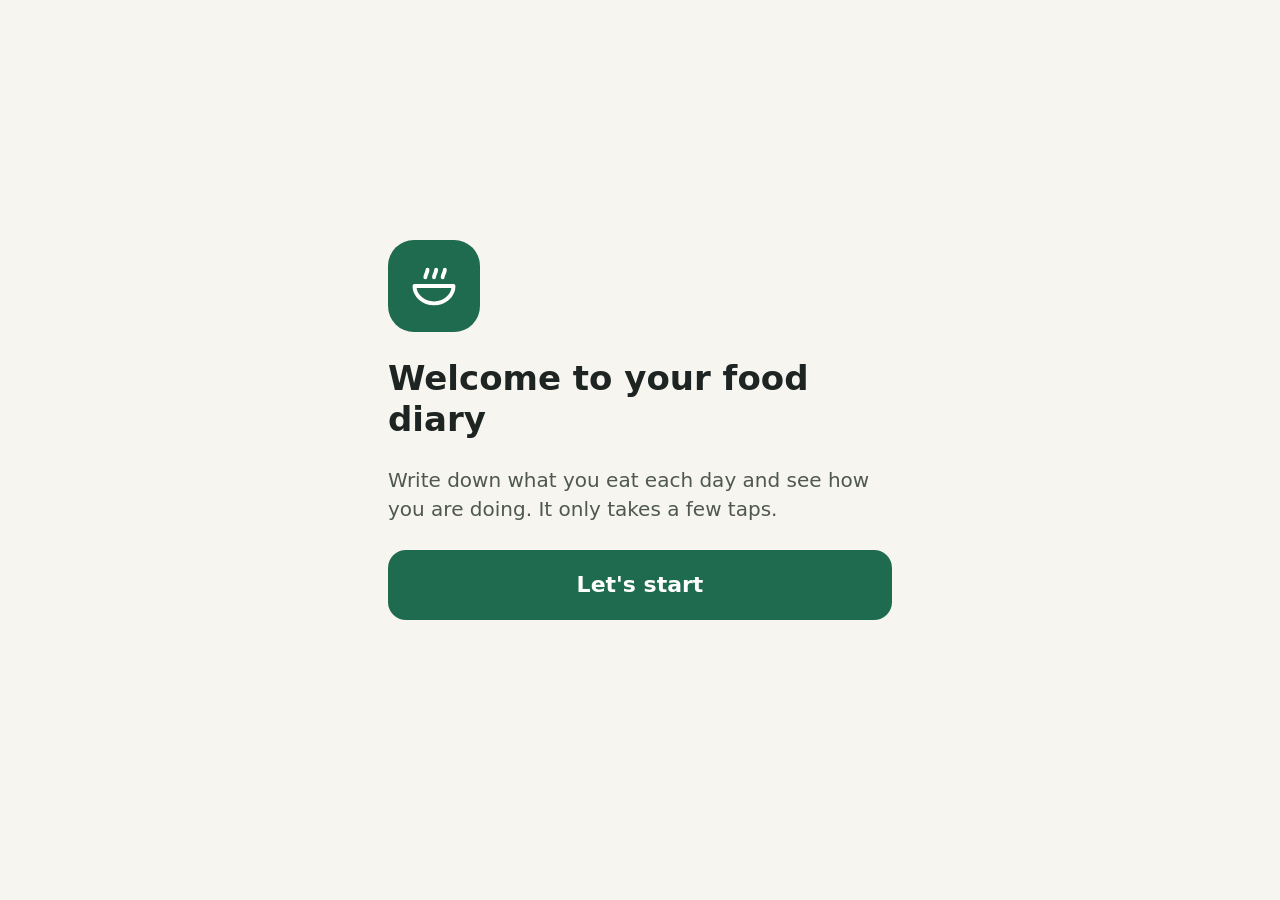
==== index.html @ c331c882 "Initial commit" ====
<!doctype html>
<html lang="en">
<head>
  <meta charset="utf-8">
  <meta name="viewport" content="width=device-width, initial-scale=1, viewport-fit=cover">
  <title>Food Diary</title>
  <meta name="description" content="A simple food and weight diary. Your diary stays on your phone.">
  <meta name="theme-color" content="#f7f5ef" media="(prefers-color-scheme: light)">
  <meta name="theme-color" content="#111513" media="(prefers-color-scheme: dark)">
  <meta name="mobile-web-app-capable" content="yes">
  <meta name="apple-mobile-web-app-capable" content="yes">
  <meta name="apple-mobile-web-app-title" content="Food Diary">
  <meta name="apple-mobile-web-app-status-bar-style" content="default">
  <link rel="manifest" href="manifest.webmanifest">
  <link rel="apple-touch-icon" href="icons/icon-180.png">
  <link rel="icon" type="image/png" href="icons/icon-192.png">
  <link rel="stylesheet" href="styles.css">
</head>
<body>
  <!-- Each screen is drawn into #app by app.js -->
  <main id="app"></main>

  <nav class="tabbar" aria-label="Main sections" hidden>
    <button type="button" data-act="tab" data-to="today">
      <svg class="ic" viewBox="0 0 24 24" aria-hidden="true"><path d="M4 11l8-7 8 7v9a1 1 0 0 1-1 1h-4.5v-6h-5v6H5a1 1 0 0 1-1-1z"/></svg>
      <span>Today</span>
    </button>
    <button type="button" data-act="tab" data-to="progress">
      <svg class="ic" viewBox="0 0 24 24" aria-hidden="true"><path d="M5 20v-8M12 20V5M19 20v-5"/></svg>
      <span>My progress</span>
    </button>
    <button type="button" data-act="tab" data-to="more">
      <svg class="ic" viewBox="0 0 24 24" aria-hidden="true"><path d="M4 7h16M4 12h16M4 17h16"/></svg>
      <span>More</span>
    </button>
  </nav>

  <div id="error-box" class="error-box" role="alert" hidden>
    <span id="error-text" class="notice-text"></span>
    <button type="button" class="btn-small" id="error-close">Close</button>
  </div>

  <input type="file" id="import-file" accept=".json,application/json" class="visually-hidden" tabindex="-1" aria-hidden="true">

  <dialog id="confirm-dialog">
    <h2 id="confirm-title"></h2>
    <p id="confirm-text"></p>
    <div class="dialog-actions">
      <button type="button" class="btn-primary" id="confirm-yes">Yes</button>
      <button type="button" class="btn-secondary center" id="confirm-no">No, go back</button>
    </div>
  </dialog>

  <dialog id="share-dialog">
    <h2>Your copy is ready</h2>
    <p>Tap <b>Save</b>, then choose <b>Save to Files</b>.</p>
    <div class="dialog-actions">
      <button type="button" class="btn-primary" id="share-dialog-go">Save</button>
      <button type="button" class="btn-secondary center" id="share-dialog-cancel">Cancel</button>
    </div>
  </dialog>

  <script src="db.js"></script>
  <script src="foods.js"></script>
  <script src="app.js"></script>
</body>
</html>
---- styles.css ----
:root {
  --bg: #f7f5ef;
  --card: #ffffff;
  --ink: #1d2422;
  --muted: #4f5753;
  --line: #ddd8cc;
  --line-soft: #ece8de;
  --accent: #1f6b4f;
  --on-accent: #ffffff;
  --accent-soft: #e3efe8;
  --accent-soft-ink: #14432f;
  --warn: #a3461a;
  --warn-soft: #fbebdd;
  --warn-ink: #5e2a0e;
  --over-bar: #e8a06a;
  --danger: #a8251a;
  --danger-soft: #fbe4e1;
  --danger-ink: #6b140d;
  --portion-fill: #cfe3d7;
  --ios-blue: #1d6ae5;
  color-scheme: light dark;
}

@media (prefers-color-scheme: dark) {
  :root {
    --bg: #111513;
    --card: #1b201e;
    --ink: #eef1ee;
    --muted: #a9b2ad;
    --line: #353c39;
    --line-soft: #2a302d;
    --accent: #5cc398;
    --on-accent: #0b1a13;
    --accent-soft: #1d3a2d;
    --accent-soft-ink: #c3e8d5;
    --warn: #f2a676;
    --warn-soft: #3a2516;
    --warn-ink: #f7d3b8;
    --over-bar: #c98152;
    --danger: #ff8a80;
    --danger-soft: #3d1a17;
    --danger-ink: #ffd3ce;
    --portion-fill: #24493a;
    --ios-blue: #6ea8ff;
  }
}

* { box-sizing: border-box; }
html { -webkit-text-size-adjust: 100%; }

body {
  margin: 0;
  background: var(--bg);
  color: var(--ink);
  font: 19px/1.45 -apple-system, BlinkMacSystemFont, "SF Pro Text", "Segoe UI", system-ui, sans-serif;
  -webkit-tap-highlight-color: transparent;
  padding: env(safe-area-inset-top) 0 calc(28px + env(safe-area-inset-bottom));
}
body.has-tabs { padding-bottom: calc(104px + env(safe-area-inset-bottom)); }

[hidden] { display: none !important; }

#app { max-width: 560px; margin: 0 auto; }

h1 { margin: 0; font-size: 30px; line-height: 1.2; }
h1.xl { font-size: 34px; }
h1:focus { outline: none; }
h2 { margin: 6px 0 0; font-size: 22px; line-height: 1.25; }
p { margin: 0; }
b { font-weight: 700; }

.lead { font-size: 20px; }
.muted { color: var(--muted); }
.small { font-size: 17px; }
.d-block { display: block; }

/* ---------- Layout ---------- */
.screen { padding: 20px 20px 24px; display: flex; flex-direction: column; gap: 20px; }
.screen.center {
  min-height: calc(100vh - 40px);
  min-height: calc(100dvh - 40px);
  justify-content: center;
  gap: 26px;
  padding: 40px 28px;
}
.topbar {
  display: flex; align-items: center; justify-content: space-between;
  max-width: 560px; margin: 0 auto;
  padding: 8px 12px 0; min-height: 60px;
}
.topbar + .screen { padding-top: 8px; }
.step { font-size: 17px; padding-right: 8px; }
.stack { display: flex; flex-direction: column; gap: 12px; }
#food-results { display: flex; flex-direction: column; gap: 12px; }

.card {
  background: var(--card);
  border: 1px solid var(--line);
  border-radius: 20px;
  padding: 20px;
  display: flex; flex-direction: column; gap: 10px;
}
.row-card { flex-direction: row; align-items: center; justify-content: space-between; padding: 10px 10px 10px 18px; }

/* ---------- Buttons ---------- */
button { font: inherit; color: inherit; cursor: pointer; }
button:focus-visible, input:focus-visible { outline: 3px solid var(--accent); outline-offset: 3px; }
button:disabled { opacity: .5; }

.ic {
  width: 26px; height: 26px; flex: none;
  fill: none; stroke: currentColor; stroke-width: 2.4;
  stroke-linecap: round; stroke-linejoin: round;
}
.ic.accent { color: var(--accent); }

.btn-primary {
  display: flex; align-items: center; justify-content: center; gap: 12px;
  width: 100%; min-height: 70px; padding: 0 20px;
  border: 0; border-radius: 18px;
  background: var(--accent); color: var(--on-accent);
  font-size: 22px; font-weight: 700; text-align: center;
}
.btn-xl { min-height: 78px; font-size: 23px; }
.btn-xl .ic { width: 30px; height: 30px; stroke-width: 3; }

.btn-secondary {
  display: flex; align-items: center; gap: 14px;
  width: 100%; min-height: 70px; padding: 10px 20px;
  border: 2px solid var(--ink); border-radius: 18px;
  background: var(--card); color: var(--ink);
  font-size: 21px; font-weight: 700; text-align: left;
}
.btn-secondary.center { justify-content: center; text-align: center; }
.btn-secondary .ic { width: 30px; height: 30px; }

.btn-text {
  align-self: flex-start;
  background: none; border: 0;
  min-height: 48px; padding: 0 6px;
  color: var(--accent); font-size: 18px; font-weight: 700;
  text-decoration: underline; text-underline-offset: 3px;
}
.btn-text.danger { color: var(--danger); }

.btn-small {
  display: inline-flex; align-items: center; justify-content: center; gap: 6px;
  flex: none; min-height: 48px; min-width: 48px; padding: 0 16px;
  border: 2px solid var(--ink); border-radius: 14px;
  background: var(--card); color: var(--ink);
  font-size: 17px; font-weight: 700;
}
.btn-small .ic { width: 20px; height: 20px; }
.btn-small.wide { width: 100%; min-height: 56px; }

.btn-back {
  display: flex; align-items: center; gap: 6px;
  min-height: 52px; padding: 0 14px 0 6px;
  border: 0; background: none;
  color: var(--accent); font-size: 20px; font-weight: 700;
}

.btn-round {
  width: 72px; height: 72px; flex: none;
  display: flex; align-items: center; justify-content: center;
  border: 2px solid var(--ink); border-radius: 50%;
  background: var(--card); color: var(--ink);
}
.btn-round .ic { width: 32px; height: 32px; }

.choice {
  display: flex; align-items: center; justify-content: space-between; gap: 14px;
  width: 100%; min-height: 76px; padding: 14px 18px;
  border: 2px solid var(--line); border-radius: 18px;
  background: var(--card); color: var(--ink);
  font-size: 21px; text-align: left;
}
.choice.on { border-color: var(--accent); background: var(--accent-soft); }
.choice-text { flex: 1; min-width: 0; overflow-wrap: anywhere; }
.choice-sub { display: block; margin-top: 2px; color: var(--muted); font-size: 17px; font-weight: 400; }
.choice .lead-icon { width: 30px; height: 30px; color: var(--accent); }

/* ---------- Form fields ---------- */
.field { display: flex; flex-direction: column; gap: 8px; }
.label { font-size: 19px; font-weight: 700; }
.input {
  width: 100%; min-height: 60px; padding: 0 18px;
  border: 2px solid var(--ink); border-radius: 16px;
  background: var(--card); color: var(--ink);
  font: inherit; font-size: 21px;
  -webkit-appearance: none; appearance: none;
}
.field-error { color: var(--danger); font-weight: 700; font-size: 18px; }

.stepper { display: flex; align-items: center; justify-content: space-between; gap: 8px; }
.stepper-value { flex: 1; min-width: 0; text-align: center; }
.big-number {
  width: 100%; padding: 0;
  border: 0; border-bottom: 2px dashed var(--line); border-radius: 0;
  background: transparent; color: var(--ink);
  font: inherit; font-size: 46px; font-weight: 700; line-height: 1.15; text-align: center;
  font-variant-numeric: tabular-nums;
  -webkit-appearance: none; appearance: none;
}
.stepper-big { display: grid; grid-template-columns: repeat(2, minmax(0, 1fr)); gap: 10px; margin-top: 8px; }

/* ---------- Messages ---------- */
.notice {
  display: flex; align-items: center; gap: 12px;
  padding: 14px 16px; border-radius: 18px;
  background: var(--accent-soft); color: var(--accent-soft-ink);
  font-size: 18px; line-height: 1.4;
}
.notice.error { background: var(--danger-soft); color: var(--danger-ink); }
.notice-text { flex: 1; min-width: 0; }

.warnbox, .okbox {
  display: flex; flex-direction: column; gap: 10px;
  padding: 18px; border-radius: 18px;
  font-size: 18px; line-height: 1.45;
}
.warnbox { background: var(--warn-soft); color: var(--warn-ink); }
.okbox { background: var(--accent-soft); color: var(--accent-soft-ink); }
.warnbox .btn-small, .okbox .btn-small { align-self: flex-start; }
.box-title { font-size: 19px; font-weight: 700; }
.day-arrows { display: grid; grid-template-columns: repeat(2, minmax(0, 1fr)); gap: 10px; }
.day-arrows .btn-small { width: 100%; padding: 0 8px; }

.error-box {
  position: fixed; left: 12px; right: 12px; z-index: 10;
  bottom: calc(100px + env(safe-area-inset-bottom));
  max-width: 536px; margin: 0 auto;
  display: flex; align-items: center; gap: 12px;
  padding: 14px 16px; border-radius: 18px;
  background: var(--danger-soft); color: var(--danger-ink);
  font-size: 18px; box-shadow: 0 6px 24px rgba(0, 0, 0, .18);
}

/* ---------- Welcome ---------- */
.app-badge {
  width: 92px; height: 92px; border-radius: 26px;
  background: var(--accent); color: var(--on-accent);
  display: flex; align-items: center; justify-content: center;
}
.app-badge .ic { width: 52px; height: 52px; stroke-width: 1.8; }

/* ---------- Today ---------- */
.day-head { display: flex; align-items: flex-end; justify-content: space-between; gap: 12px; }
.summary { gap: 6px; padding: 22px; }
.summary-label { font-size: 20px; font-weight: 700; }
.summary-number { font-size: 64px; font-weight: 700; line-height: 1; font-variant-numeric: tabular-nums; }
.summary-number.over { color: var(--warn); }
.bar { height: 16px; margin-top: 12px; border-radius: 8px; background: var(--line-soft); overflow: hidden; }
.bar-fill { height: 100%; border-radius: 8px; background: var(--accent); }
.bar-fill.over { background: var(--warn); }

.meal-card { gap: 8px; padding: 16px 18px; }
.meal-head { display: flex; justify-content: space-between; align-items: baseline; gap: 8px; }
.meal-name { font-size: 21px; font-weight: 700; }
.item { display: flex; align-items: center; gap: 12px; padding-top: 10px; border-top: 1px solid var(--line-soft); }
.item-main { flex: 1; min-width: 0; }
.item-name { font-size: 20px; overflow-wrap: anywhere; }

/* ---------- Adding food ---------- */
.food-name { font-size: 21px; font-weight: 700; color: var(--accent); }
.choice.portion { justify-content: flex-start; min-height: 92px; }
.portion-pic { width: 72px; flex: none; display: flex; align-items: center; justify-content: center; }
.portion-dot { display: block; border-radius: 50%; background: var(--portion-fill); border: 3px solid var(--accent); }

/* ---------- Progress ---------- */
.eyebrow { font-size: 16px; font-weight: 700; letter-spacing: .04em; text-transform: uppercase; color: var(--muted); }
.big-sentence { font-size: 23px; font-weight: 700; line-height: 1.35; }
.day-bar {
  display: flex; align-items: center; gap: 10px;
  width: 100%; min-height: 48px; padding: 4px 0;
  border: 0; background: none; color: var(--ink); text-align: left;
}
.day-bar-label { width: 104px; flex: none; font-size: 17px; font-weight: 700; }
.track { position: relative; flex: 1; height: 28px; border-radius: 8px; background: var(--line-soft); }
.fill { display: block; height: 100%; border-radius: 8px; background: var(--accent); }
.fill.over { background: var(--over-bar); }
.goal-mark { position: absolute; top: -4px; bottom: -4px; border-left: 2px dashed var(--ink); }
.day-bar-value { width: 58px; flex: none; text-align: right; font-size: 16px; font-variant-numeric: tabular-nums; }
.legend { display: flex; flex-direction: column; gap: 6px; font-size: 16px; margin-top: 4px; }
.legend span { display: flex; align-items: center; gap: 8px; }
.swatch { width: 18px; height: 18px; flex: none; border-radius: 5px; background: var(--accent); }
.swatch.over { background: var(--over-bar); }
.swatch.goal { width: 10px; margin-left: 8px; border-radius: 0; background: none; border-left: 2px dashed var(--ink); }

.kv { list-style: none; margin: 0; padding: 0; }
.kv li { display: flex; justify-content: space-between; gap: 12px; padding: 10px 0; border-bottom: 1px solid var(--line-soft); font-size: 18px; }
.kv li:last-child { border-bottom: 0; }
.kv li span:last-child { color: var(--muted); text-align: right; }

/* ---------- Help ---------- */
.step-card { flex-direction: row; align-items: flex-start; gap: 14px; }
.stepnum {
  width: 44px; height: 44px; flex: none; border-radius: 50%;
  background: var(--accent); color: var(--on-accent);
  display: flex; align-items: center; justify-content: center;
  font-size: 21px; font-weight: 700;
}
.share-pic {
  width: 56px; height: 56px; border-radius: 14px;
  background: var(--line-soft); color: var(--ios-blue);
  display: flex; align-items: center; justify-content: center;
}
.share-pic .ic { width: 32px; height: 32px; stroke-width: 2; }

/* ---------- Tab bar ---------- */
.tabbar {
  position: fixed; left: 0; right: 0; bottom: 0; z-index: 5;
  display: grid; grid-template-columns: repeat(3, minmax(0, 1fr)); gap: 6px;
  padding: 8px 8px calc(8px + env(safe-area-inset-bottom));
  background: var(--card); border-top: 1px solid var(--line);
}
.tabbar button {
  display: flex; flex-direction: column; align-items: center; justify-content: center; gap: 4px;
  min-height: 64px; border: 0; border-radius: 14px;
  background: none; color: var(--muted);
  font-size: 16px; font-weight: 700;
}
.tabbar button.on { color: var(--accent); background: var(--accent-soft); }
.tabbar .ic { width: 28px; height: 28px; }

/* ---------- Dialogs ---------- */
dialog {
  width: calc(100% - 32px); max-width: 400px;
  border: 0; border-radius: 22px; padding: 24px;
  background: var(--card); color: var(--ink);
}
dialog::backdrop { background: rgba(0, 0, 0, .5); }
dialog h2 { margin: 0 0 10px; }
dialog p { margin: 0 0 10px; white-space: pre-line; }
.dialog-actions { display: flex; flex-direction: column; gap: 10px; margin-top: 16px; }

.visually-hidden {
  position: absolute; width: 1px; height: 1px; padding: 0; margin: -1px;
  overflow: hidden; clip: rect(0 0 0 0); border: 0;
}
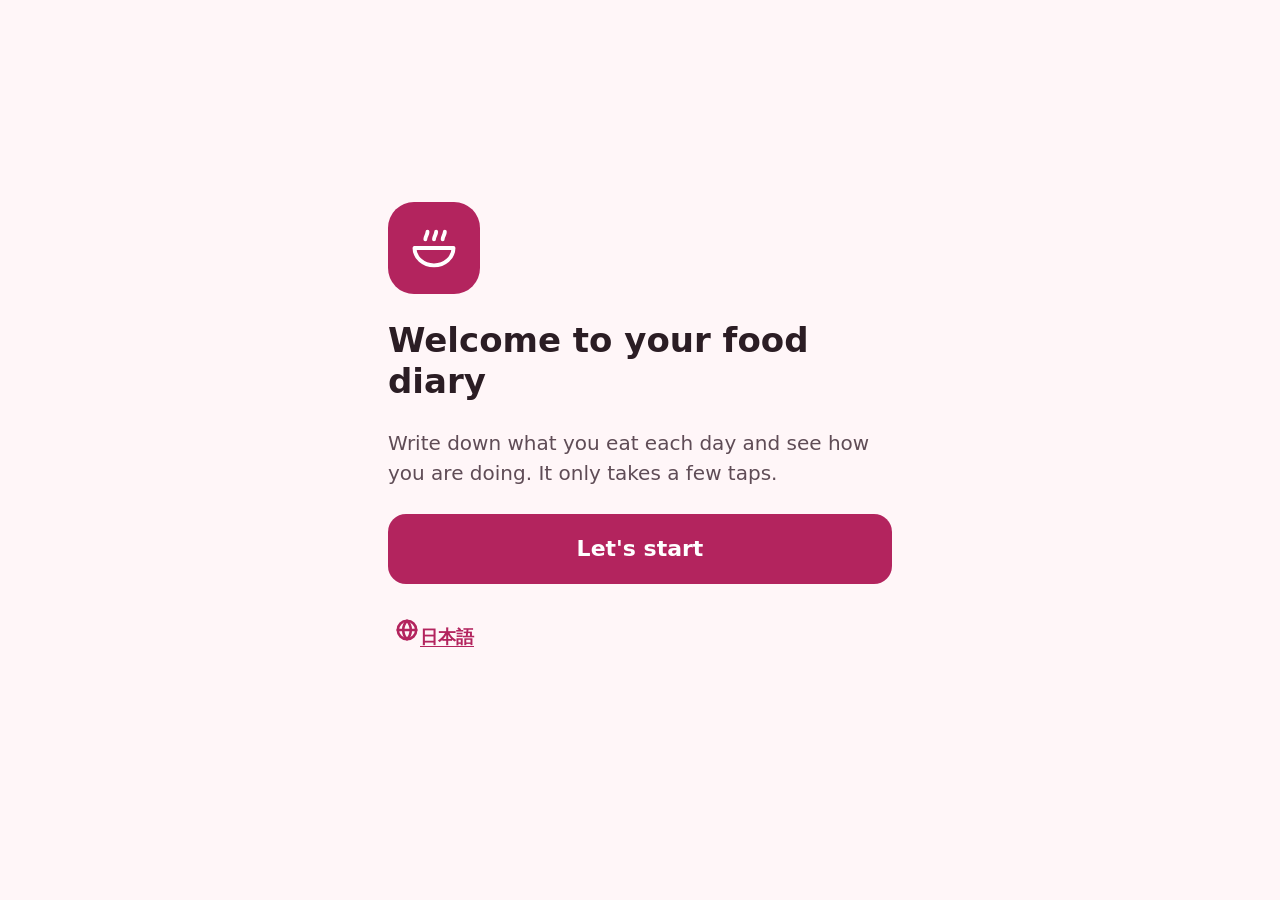
==== commit 5235fa8a: "Japanese version, personalised calorie goal and fixes - Japanese-first interface with an English swi" ====
--- a/index.html
+++ b/index.html
@@ -1,15 +1,15 @@
 <!doctype html>
-<html lang="en">
+<html lang="ja">
 <head>
   <meta charset="utf-8">
   <meta name="viewport" content="width=device-width, initial-scale=1, viewport-fit=cover">
-  <title>Food Diary</title>
-  <meta name="description" content="A simple food and weight diary. Your diary stays on your phone.">
-  <meta name="theme-color" content="#f7f5ef" media="(prefers-color-scheme: light)">
-  <meta name="theme-color" content="#111513" media="(prefers-color-scheme: dark)">
+  <title>食事日記</title>
+  <meta name="description" content="かんたんな食事と体重の日記。記録はあなたのスマホの中だけに保存されます。">
+  <meta name="theme-color" content="#fff6f8" media="(prefers-color-scheme: light)">
+  <meta name="theme-color" content="#160f13" media="(prefers-color-scheme: dark)">
   <meta name="mobile-web-app-capable" content="yes">
   <meta name="apple-mobile-web-app-capable" content="yes">
-  <meta name="apple-mobile-web-app-title" content="Food Diary">
+  <meta name="apple-mobile-web-app-title" content="食事日記">
   <meta name="apple-mobile-web-app-status-bar-style" content="default">
   <link rel="manifest" href="manifest.webmanifest">
   <link rel="apple-touch-icon" href="icons/icon-180.png">
@@ -20,24 +20,25 @@
   <!-- Each screen is drawn into #app by app.js -->
   <main id="app"></main>
 
-  <nav class="tabbar" aria-label="Main sections" hidden>
+  <!-- Text marked data-t="key" is filled in from i18n.js -->
+  <nav class="tabbar" data-t-aria="tabsAria" hidden>
     <button type="button" data-act="tab" data-to="today">
       <svg class="ic" viewBox="0 0 24 24" aria-hidden="true"><path d="M4 11l8-7 8 7v9a1 1 0 0 1-1 1h-4.5v-6h-5v6H5a1 1 0 0 1-1-1z"/></svg>
-      <span>Today</span>
+      <span data-t="tabToday">今日</span>
     </button>
     <button type="button" data-act="tab" data-to="progress">
       <svg class="ic" viewBox="0 0 24 24" aria-hidden="true"><path d="M5 20v-8M12 20V5M19 20v-5"/></svg>
-      <span>My progress</span>
+      <span data-t="tabProgress">わたしの記録</span>
     </button>
     <button type="button" data-act="tab" data-to="more">
       <svg class="ic" viewBox="0 0 24 24" aria-hidden="true"><path d="M4 7h16M4 12h16M4 17h16"/></svg>
-      <span>More</span>
+      <span data-t="tabMore">その他</span>
     </button>
   </nav>
 
   <div id="error-box" class="error-box" role="alert" hidden>
     <span id="error-text" class="notice-text"></span>
-    <button type="button" class="btn-small" id="error-close">Close</button>
+    <button type="button" class="btn-small" id="error-close" data-t="close">閉じる</button>
   </div>
 
   <input type="file" id="import-file" accept=".json,application/json" class="visually-hidden" tabindex="-1" aria-hidden="true">
@@ -46,20 +47,21 @@
     <h2 id="confirm-title"></h2>
     <p id="confirm-text"></p>
     <div class="dialog-actions">
-      <button type="button" class="btn-primary" id="confirm-yes">Yes</button>
-      <button type="button" class="btn-secondary center" id="confirm-no">No, go back</button>
+      <button type="button" class="btn-primary" id="confirm-yes"></button>
+      <button type="button" class="btn-secondary center" id="confirm-no" data-t="confirmNo">いいえ、戻ります</button>
     </div>
   </dialog>
 
   <dialog id="share-dialog">
-    <h2>Your copy is ready</h2>
-    <p>Tap <b>Save</b>, then choose <b>Save to Files</b>.</p>
+    <h2 data-t="shareTitle">コピーの準備ができました</h2>
+    <p data-t="shareText"></p>
     <div class="dialog-actions">
-      <button type="button" class="btn-primary" id="share-dialog-go">Save</button>
-      <button type="button" class="btn-secondary center" id="share-dialog-cancel">Cancel</button>
+      <button type="button" class="btn-primary" id="share-dialog-go" data-t="shareGo">保存</button>
+      <button type="button" class="btn-secondary center" id="share-dialog-cancel" data-t="shareCancel">キャンセル</button>
     </div>
   </dialog>
 
+  <script src="i18n.js"></script>
   <script src="db.js"></script>
   <script src="foods.js"></script>
   <script src="app.js"></script>
--- a/styles.css
+++ b/styles.css
@@ -1,46 +1,47 @@
+/* Rose theme. "Over goal" uses amber so it never looks like the pink accent. */
 :root {
-  --bg: #f7f5ef;
+  --bg: #fff6f8;
   --card: #ffffff;
-  --ink: #1d2422;
-  --muted: #4f5753;
-  --line: #ddd8cc;
-  --line-soft: #ece8de;
-  --accent: #1f6b4f;
+  --ink: #2b1d24;
+  --muted: #5f4c56;
+  --line: #efd5df;
+  --line-soft: #f8e6ed;
+  --accent: #b3245e;
   --on-accent: #ffffff;
-  --accent-soft: #e3efe8;
-  --accent-soft-ink: #14432f;
-  --warn: #a3461a;
-  --warn-soft: #fbebdd;
-  --warn-ink: #5e2a0e;
-  --over-bar: #e8a06a;
-  --danger: #a8251a;
-  --danger-soft: #fbe4e1;
+  --accent-soft: #fde4ee;
+  --accent-soft-ink: #6e1238;
+  --warn: #9a5200;
+  --warn-soft: #fff0d9;
+  --warn-ink: #5c3200;
+  --over-bar: #e6a23c;
+  --danger: #b42318;
+  --danger-soft: #fde4e1;
   --danger-ink: #6b140d;
-  --portion-fill: #cfe3d7;
+  --portion-fill: #f9cfe0;
   --ios-blue: #1d6ae5;
   color-scheme: light dark;
 }
 
 @media (prefers-color-scheme: dark) {
   :root {
-    --bg: #111513;
-    --card: #1b201e;
-    --ink: #eef1ee;
-    --muted: #a9b2ad;
-    --line: #353c39;
-    --line-soft: #2a302d;
-    --accent: #5cc398;
-    --on-accent: #0b1a13;
-    --accent-soft: #1d3a2d;
-    --accent-soft-ink: #c3e8d5;
-    --warn: #f2a676;
-    --warn-soft: #3a2516;
-    --warn-ink: #f7d3b8;
-    --over-bar: #c98152;
+    --bg: #160f13;
+    --card: #22181d;
+    --ink: #f7edf1;
+    --muted: #c0aab4;
+    --line: #43313a;
+    --line-soft: #31242b;
+    --accent: #f27aae;
+    --on-accent: #2b0616;
+    --accent-soft: #4a1d31;
+    --accent-soft-ink: #ffd5e6;
+    --warn: #f3b65a;
+    --warn-soft: #3b2a12;
+    --warn-ink: #fbe0b3;
+    --over-bar: #c88a2a;
     --danger: #ff8a80;
     --danger-soft: #3d1a17;
     --danger-ink: #ffd3ce;
-    --portion-fill: #24493a;
+    --portion-fill: #5b2741;
     --ios-blue: #6ea8ff;
   }
 }
@@ -52,7 +53,8 @@
   margin: 0;
   background: var(--bg);
   color: var(--ink);
-  font: 19px/1.45 -apple-system, BlinkMacSystemFont, "SF Pro Text", "Segoe UI", system-ui, sans-serif;
+  font: 19px/1.5 -apple-system, BlinkMacSystemFont, "SF Pro Text", "Hiragino Sans", "Hiragino Kaku Gothic ProN", "Segoe UI", "Yu Gothic UI", Meiryo, system-ui, sans-serif;
+  line-break: strict;
   -webkit-tap-highlight-color: transparent;
   padding: env(safe-area-inset-top) 0 calc(28px + env(safe-area-inset-bottom));
 }
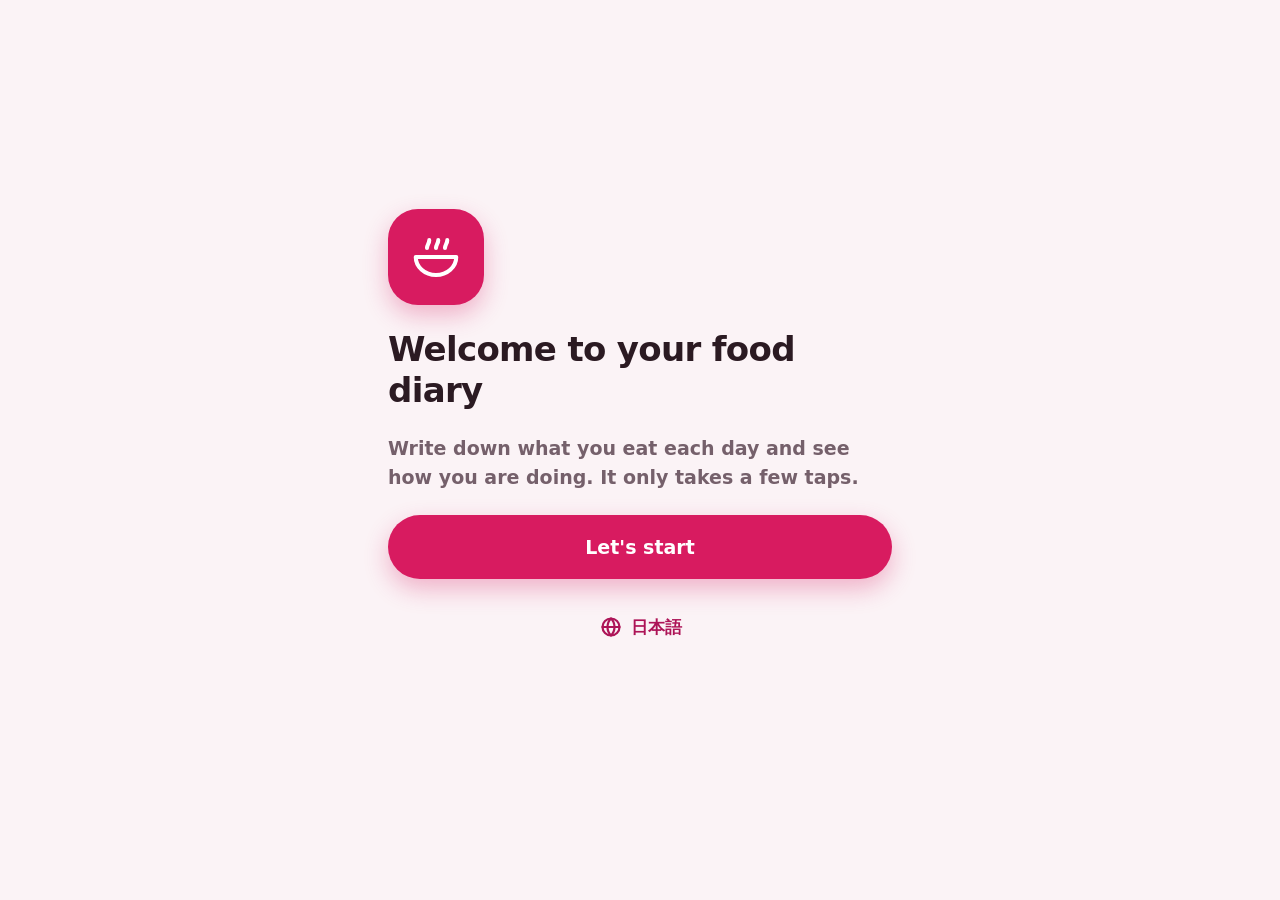
==== commit 70e97ea7: "Redesign the app in the "soft and calm" style - Today: calorie ring with left/eaten/goal/weight, wee" ====
--- a/index.html
+++ b/index.html
@@ -5,8 +5,8 @@
   <meta name="viewport" content="width=device-width, initial-scale=1, viewport-fit=cover">
   <title>食事日記</title>
   <meta name="description" content="かんたんな食事と体重の日記。記録はあなたのスマホの中だけに保存されます。">
-  <meta name="theme-color" content="#fff6f8" media="(prefers-color-scheme: light)">
-  <meta name="theme-color" content="#160f13" media="(prefers-color-scheme: dark)">
+  <meta name="theme-color" content="#fbf3f6" media="(prefers-color-scheme: light)">
+  <meta name="theme-color" content="#140e11" media="(prefers-color-scheme: dark)">
   <meta name="mobile-web-app-capable" content="yes">
   <meta name="apple-mobile-web-app-capable" content="yes">
   <meta name="apple-mobile-web-app-title" content="食事日記">
@@ -23,7 +23,7 @@
   <!-- Text marked data-t="key" is filled in from i18n.js -->
   <nav class="tabbar" data-t-aria="tabsAria" hidden>
     <button type="button" data-act="tab" data-to="today">
-      <svg class="ic" viewBox="0 0 24 24" aria-hidden="true"><path d="M4 11l8-7 8 7v9a1 1 0 0 1-1 1h-4.5v-6h-5v6H5a1 1 0 0 1-1-1z"/></svg>
+      <svg class="ic" viewBox="0 0 24 24" aria-hidden="true"><path d="M4 11l8-7 8 7v8.5a1.5 1.5 0 0 1-1.5 1.5H15v-6H9v6H5.5A1.5 1.5 0 0 1 4 19.5z"/></svg>
       <span data-t="tabToday">今日</span>
     </button>
     <button type="button" data-act="tab" data-to="progress">
--- a/styles.css
+++ b/styles.css
@@ -1,198 +1,295 @@
-/* Rose theme. "Over goal" uses amber so it never looks like the pink accent. */
+/* "Soft and calm" design: blush background, white cards with soft shadows,
+   rose accent. "Over goal" uses amber so it never looks like the pink accent. */
 :root {
-  --bg: #fff6f8;
+  --bg: #fbf3f6;
   --card: #ffffff;
-  --ink: #2b1d24;
-  --muted: #5f4c56;
-  --line: #efd5df;
-  --line-soft: #f8e6ed;
-  --accent: #b3245e;
+  --ink: #2b1a22;
+  --muted: #75606b;
+  --faint: #a58e99;
+  --line: #f4e6ec;
+  --fill: #f7e9ef;
+  --accent: #d81b60;
+  --accent-strong: #ad1457;
   --on-accent: #ffffff;
-  --accent-soft: #fde4ee;
-  --accent-soft-ink: #6e1238;
+  --accent-soft: #fce4ec;
+  --accent-soft-ink: #a3144f;
+  --ring-start: #ff8ab8;
+  --ring-end: #c2185b;
+  --ring-track: #f7e1ea;
   --warn: #9a5200;
-  --warn-soft: #fff0d9;
+  --warn-soft: #fff0d6;
   --warn-ink: #5c3200;
-  --over-bar: #e6a23c;
+  --over: #f0a23a;
   --danger: #b42318;
   --danger-soft: #fde4e1;
   --danger-ink: #6b140d;
-  --portion-fill: #f9cfe0;
   --ios-blue: #1d6ae5;
+
+  --peach-bg: #ffe9da; --peach: #c85a1e;
+  --pink-bg: #fce4ec; --pink: #c2185b;
+  --lavender-bg: #eee8ff; --lavender: #5b47bd;
+  --mint-bg: #ddf4ea; --mint: #1e7a51;
+  --amber-bg: #fff0d6; --amber: #9a5200;
+
+  --shadow: 0 1px 2px rgba(90, 20, 50, .05), 0 10px 30px rgba(90, 20, 50, .07);
+  --shadow-sm: 0 1px 2px rgba(90, 20, 50, .06), 0 6px 16px rgba(90, 20, 50, .08);
+  --shadow-accent: 0 10px 24px rgba(216, 27, 96, .30);
   color-scheme: light dark;
 }
 
 @media (prefers-color-scheme: dark) {
   :root {
-    --bg: #160f13;
-    --card: #22181d;
+    --bg: #140e11;
+    --card: #221920;
     --ink: #f7edf1;
-    --muted: #c0aab4;
-    --line: #43313a;
-    --line-soft: #31242b;
+    --muted: #bda7b2;
+    --faint: #7e6873;
+    --line: #34262e;
+    --fill: #2d2128;
     --accent: #f27aae;
+    --accent-strong: #ff9cc5;
     --on-accent: #2b0616;
     --accent-soft: #4a1d31;
     --accent-soft-ink: #ffd5e6;
+    --ring-start: #ffa3c9;
+    --ring-end: #e2427f;
+    --ring-track: #3a2731;
     --warn: #f3b65a;
     --warn-soft: #3b2a12;
     --warn-ink: #fbe0b3;
-    --over-bar: #c88a2a;
+    --over: #e0a03c;
     --danger: #ff8a80;
     --danger-soft: #3d1a17;
     --danger-ink: #ffd3ce;
-    --portion-fill: #5b2741;
     --ios-blue: #6ea8ff;
+
+    --peach-bg: #3d2619; --peach: #ffb98a;
+    --pink-bg: #43192b; --pink: #ff8ab8;
+    --lavender-bg: #29224a; --lavender: #b9aaff;
+    --mint-bg: #16362a; --mint: #7fd9ae;
+    --amber-bg: #3b2a12; --amber: #f3b65a;
+
+    --shadow: 0 1px 0 rgba(255, 255, 255, .03), 0 10px 28px rgba(0, 0, 0, .35);
+    --shadow-sm: 0 1px 0 rgba(255, 255, 255, .03), 0 6px 16px rgba(0, 0, 0, .3);
+    --shadow-accent: 0 10px 24px rgba(242, 122, 174, .22);
   }
 }
 
 * { box-sizing: border-box; }
 html { -webkit-text-size-adjust: 100%; }
 
+/* iPhone's rounded system font for letters and numbers; Japanese falls back to Hiragino. */
 body {
   margin: 0;
   background: var(--bg);
   color: var(--ink);
-  font: 19px/1.5 -apple-system, BlinkMacSystemFont, "SF Pro Text", "Hiragino Sans", "Hiragino Kaku Gothic ProN", "Segoe UI", "Yu Gothic UI", Meiryo, system-ui, sans-serif;
+  font: 600 18px/1.5 ui-rounded, "SF Pro Rounded", -apple-system, BlinkMacSystemFont, "Hiragino Sans", "Hiragino Kaku Gothic ProN", "Segoe UI", "Yu Gothic UI", Meiryo, system-ui, sans-serif;
   line-break: strict;
   -webkit-tap-highlight-color: transparent;
   padding: env(safe-area-inset-top) 0 calc(28px + env(safe-area-inset-bottom));
 }
-body.has-tabs { padding-bottom: calc(104px + env(safe-area-inset-bottom)); }
+body.has-tabs { padding-bottom: calc(120px + env(safe-area-inset-bottom)); }
 
 [hidden] { display: none !important; }
 
 #app { max-width: 560px; margin: 0 auto; }
 
-h1 { margin: 0; font-size: 30px; line-height: 1.2; }
-h1.xl { font-size: 34px; }
+h1 { margin: 0; font-size: 28px; line-height: 1.2; font-weight: 800; letter-spacing: -0.01em; }
+h1.xl { font-size: 34px; font-weight: 900; letter-spacing: -0.02em; }
 h1:focus { outline: none; }
-h2 { margin: 6px 0 0; font-size: 22px; line-height: 1.25; }
+h2 { margin: 6px 0 0; font-size: 20px; line-height: 1.3; font-weight: 800; }
 p { margin: 0; }
-b { font-weight: 700; }
-
-.lead { font-size: 20px; }
+b { font-weight: 800; }
+
+.lead { font-size: 19px; }
 .muted { color: var(--muted); }
-.small { font-size: 17px; }
+.small { font-size: 15px; }
 .d-block { display: block; }
 
 /* ---------- Layout ---------- */
-.screen { padding: 20px 20px 24px; display: flex; flex-direction: column; gap: 20px; }
+.screen { padding: 20px 20px 24px; display: flex; flex-direction: column; gap: 18px; }
 .screen.center {
   min-height: calc(100vh - 40px);
   min-height: calc(100dvh - 40px);
   justify-content: center;
-  gap: 26px;
+  gap: 24px;
   padding: 40px 28px;
 }
 .topbar {
   display: flex; align-items: center; justify-content: space-between;
   max-width: 560px; margin: 0 auto;
-  padding: 8px 12px 0; min-height: 60px;
-}
-.topbar + .screen { padding-top: 8px; }
-.step { font-size: 17px; padding-right: 8px; }
+  padding: 12px 20px 0; min-height: 64px;
+}
+.topbar + .screen { padding-top: 10px; }
+.step { font-size: 15px; font-weight: 700; }
 .stack { display: flex; flex-direction: column; gap: 12px; }
-#food-results { display: flex; flex-direction: column; gap: 12px; }
+.section-head { display: flex; justify-content: space-between; align-items: baseline; gap: 12px; margin-top: 6px; }
+.section-head h2 { margin: 0; }
 
 .card {
   background: var(--card);
-  border: 1px solid var(--line);
-  border-radius: 20px;
+  border-radius: 28px;
   padding: 20px;
+  box-shadow: var(--shadow);
   display: flex; flex-direction: column; gap: 10px;
 }
-.row-card { flex-direction: row; align-items: center; justify-content: space-between; padding: 10px 10px 10px 18px; }
+
+/* ---------- Icons ---------- */
+.ic {
+  width: 24px; height: 24px; flex: none;
+  fill: none; stroke: currentColor; stroke-width: 2.2;
+  stroke-linecap: round; stroke-linejoin: round;
+}
+.ic.accent { color: var(--accent); }
+
+.tile {
+  width: 48px; height: 48px; flex: none; border-radius: 16px;
+  display: flex; align-items: center; justify-content: center;
+  font-size: 20px; font-weight: 900;
+}
+.t-peach { background: var(--peach-bg); color: var(--peach); }
+.t-pink { background: var(--pink-bg); color: var(--pink); }
+.t-lavender { background: var(--lavender-bg); color: var(--lavender); }
+.t-mint { background: var(--mint-bg); color: var(--mint); }
+.t-amber { background: var(--amber-bg); color: var(--amber); }
 
 /* ---------- Buttons ---------- */
 button { font: inherit; color: inherit; cursor: pointer; }
 button:focus-visible, input:focus-visible { outline: 3px solid var(--accent); outline-offset: 3px; }
-button:disabled { opacity: .5; }
-
-.ic {
-  width: 26px; height: 26px; flex: none;
-  fill: none; stroke: currentColor; stroke-width: 2.4;
-  stroke-linecap: round; stroke-linejoin: round;
-}
-.ic.accent { color: var(--accent); }
+button:disabled { opacity: .45; cursor: default; }
 
 .btn-primary {
   display: flex; align-items: center; justify-content: center; gap: 12px;
-  width: 100%; min-height: 70px; padding: 0 20px;
-  border: 0; border-radius: 18px;
+  width: 100%; min-height: 64px; padding: 0 24px;
+  border: 0; border-radius: 32px;
   background: var(--accent); color: var(--on-accent);
-  font-size: 22px; font-weight: 700; text-align: center;
-}
-.btn-xl { min-height: 78px; font-size: 23px; }
-.btn-xl .ic { width: 30px; height: 30px; stroke-width: 3; }
+  font-size: 19px; font-weight: 900; text-align: center;
+  box-shadow: var(--shadow-accent);
+}
+.btn-primary .plus-dot {
+  width: 32px; height: 32px; border-radius: 50%; flex: none;
+  background: rgba(255, 255, 255, .22);
+  display: flex; align-items: center; justify-content: center;
+}
+.btn-primary .plus-dot .ic { width: 20px; height: 20px; stroke-width: 3; }
 
 .btn-secondary {
-  display: flex; align-items: center; gap: 14px;
-  width: 100%; min-height: 70px; padding: 10px 20px;
-  border: 2px solid var(--ink); border-radius: 18px;
-  background: var(--card); color: var(--ink);
-  font-size: 21px; font-weight: 700; text-align: left;
+  display: flex; align-items: center; justify-content: flex-start; gap: 12px;
+  width: 100%; min-height: 60px; padding: 8px 22px;
+  border: 0; border-radius: 30px;
+  background: var(--accent-soft); color: var(--accent-soft-ink);
+  font-size: 17px; font-weight: 900; text-align: left;
 }
 .btn-secondary.center { justify-content: center; text-align: center; }
-.btn-secondary .ic { width: 30px; height: 30px; }
 
 .btn-text {
   align-self: flex-start;
+  display: inline-flex; align-items: center; gap: 8px;
   background: none; border: 0;
-  min-height: 48px; padding: 0 6px;
-  color: var(--accent); font-size: 18px; font-weight: 700;
-  text-decoration: underline; text-underline-offset: 3px;
-}
+  min-height: 48px; padding: 0 4px;
+  color: var(--accent-strong); font-size: 17px; font-weight: 800;
+}
+.btn-text.center { align-self: center; }
 .btn-text.danger { color: var(--danger); }
 
 .btn-small {
   display: inline-flex; align-items: center; justify-content: center; gap: 6px;
-  flex: none; min-height: 48px; min-width: 48px; padding: 0 16px;
-  border: 2px solid var(--ink); border-radius: 14px;
+  flex: none; min-height: 44px; min-width: 44px; padding: 0 16px;
+  border: 0; border-radius: 22px;
+  background: var(--fill); color: var(--ink);
+  font-size: 15px; font-weight: 800;
+}
+.btn-small .ic { width: 18px; height: 18px; }
+.btn-small.wide { width: 100%; min-height: 54px; border-radius: 27px; font-size: 16px; }
+
+.btn-back {
+  display: inline-flex; align-items: center; gap: 4px;
+  min-height: 48px; padding: 0 18px 0 12px;
+  border: 0; border-radius: 24px;
   background: var(--card); color: var(--ink);
-  font-size: 17px; font-weight: 700;
-}
-.btn-small .ic { width: 20px; height: 20px; }
-.btn-small.wide { width: 100%; min-height: 56px; }
-
-.btn-back {
-  display: flex; align-items: center; gap: 6px;
-  min-height: 52px; padding: 0 14px 0 6px;
-  border: 0; background: none;
-  color: var(--accent); font-size: 20px; font-weight: 700;
+  font-size: 16px; font-weight: 800;
+  box-shadow: var(--shadow-sm);
+}
+.btn-back .ic { width: 20px; height: 20px; }
+
+.icon-btn {
+  position: relative;
+  width: 48px; height: 48px; flex: none;
+  display: flex; align-items: center; justify-content: center;
+  border: 0; border-radius: 50%;
+  background: var(--card); color: var(--ink);
+  box-shadow: var(--shadow-sm);
+}
+/* The real date picker sits invisibly on top of the calendar button. */
+.icon-btn input[type="date"] {
+  position: absolute; inset: 0; width: 100%; height: 100%;
+  opacity: 0; border: 0; padding: 0; margin: 0; cursor: pointer;
 }
 
 .btn-round {
-  width: 72px; height: 72px; flex: none;
-  display: flex; align-items: center; justify-content: center;
-  border: 2px solid var(--ink); border-radius: 50%;
-  background: var(--card); color: var(--ink);
-}
-.btn-round .ic { width: 32px; height: 32px; }
-
+  width: 64px; height: 64px; flex: none;
+  display: flex; align-items: center; justify-content: center;
+  border: 0; border-radius: 50%;
+  background: var(--accent-soft); color: var(--accent-soft-ink);
+}
+.btn-round .ic { width: 28px; height: 28px; stroke-width: 2.8; }
+
+.mini-add {
+  width: 44px; height: 44px; flex: none;
+  display: flex; align-items: center; justify-content: center;
+  border: 0; border-radius: 50%;
+  background: var(--accent-soft); color: var(--accent-soft-ink);
+}
+.mini-add .ic { width: 20px; height: 20px; stroke-width: 2.8; }
+
+/* Big tappable cards (choices in setup, portions, activity…) */
 .choice {
   display: flex; align-items: center; justify-content: space-between; gap: 14px;
-  width: 100%; min-height: 76px; padding: 14px 18px;
-  border: 2px solid var(--line); border-radius: 18px;
+  width: 100%; min-height: 72px; padding: 14px 18px;
+  border: 0; border-radius: 24px;
   background: var(--card); color: var(--ink);
-  font-size: 21px; text-align: left;
-}
-.choice.on { border-color: var(--accent); background: var(--accent-soft); }
+  box-shadow: var(--shadow-sm);
+  font-size: 18px; text-align: left;
+}
+.choice.on { background: var(--accent-soft); box-shadow: inset 0 0 0 2px var(--accent); }
 .choice-text { flex: 1; min-width: 0; overflow-wrap: anywhere; }
-.choice-sub { display: block; margin-top: 2px; color: var(--muted); font-size: 17px; font-weight: 400; }
-.choice .lead-icon { width: 30px; height: 30px; color: var(--accent); }
+.choice-text b { font-weight: 900; }
+.choice-sub { display: block; margin-top: 2px; color: var(--muted); font-size: 15px; font-weight: 700; }
+.choice > .ic:last-child { color: var(--faint); }
+.choice > .ic.accent:last-child { color: var(--accent); }
+
+/* Grouped list in one card (meals, More, food lists) */
+.list { padding: 6px 0; gap: 0; }
+.list-row {
+  position: relative;
+  display: flex; align-items: center; gap: 14px;
+  width: 100%; min-height: 72px; padding: 12px 18px;
+  border: 0; background: none; color: var(--ink); text-align: left;
+}
+.list > .list-row + .list-row::before,
+.list > .meal-block + .meal-block::before {
+  content: ''; position: absolute; top: 0; left: 80px; right: 0;
+  height: 1px; background: var(--line);
+}
+.list-main { flex: 1; min-width: 0; }
+.list-title { display: block; font-size: 17px; font-weight: 900; overflow-wrap: anywhere; }
+.list-sub { display: block; font-size: 14px; font-weight: 700; color: var(--muted); }
+.list-row > .ic:last-child { color: var(--faint); }
+.list-row > .ic.accent:last-child { color: var(--accent); }
 
 /* ---------- Form fields ---------- */
 .field { display: flex; flex-direction: column; gap: 8px; }
-.label { font-size: 19px; font-weight: 700; }
+.label { font-size: 17px; font-weight: 900; }
 .input {
-  width: 100%; min-height: 60px; padding: 0 18px;
-  border: 2px solid var(--ink); border-radius: 16px;
+  width: 100%; min-height: 58px; padding: 0 20px;
+  border: 0; border-radius: 20px;
   background: var(--card); color: var(--ink);
-  font: inherit; font-size: 21px;
+  box-shadow: var(--shadow-sm);
+  font: inherit; font-size: 18px;
   -webkit-appearance: none; appearance: none;
 }
-.field-error { color: var(--danger); font-weight: 700; font-size: 18px; }
+.input::placeholder { color: var(--faint); }
+.field-error { color: var(--danger); font-weight: 800; font-size: 16px; }
 
 .stepper { display: flex; align-items: center; justify-content: space-between; gap: 8px; }
 .stepper-value { flex: 1; min-width: 0; text-align: center; }
@@ -200,141 +297,271 @@
   width: 100%; padding: 0;
   border: 0; border-bottom: 2px dashed var(--line); border-radius: 0;
   background: transparent; color: var(--ink);
-  font: inherit; font-size: 46px; font-weight: 700; line-height: 1.15; text-align: center;
-  font-variant-numeric: tabular-nums;
+  font: inherit; font-size: 44px; font-weight: 900; line-height: 1.15; text-align: center;
+  letter-spacing: -0.02em; font-variant-numeric: tabular-nums;
   -webkit-appearance: none; appearance: none;
 }
 .stepper-big { display: grid; grid-template-columns: repeat(2, minmax(0, 1fr)); gap: 10px; margin-top: 8px; }
+.stepper-big .btn-small { min-height: 48px; }
 
 /* ---------- Messages ---------- */
 .notice {
   display: flex; align-items: center; gap: 12px;
-  padding: 14px 16px; border-radius: 18px;
-  background: var(--accent-soft); color: var(--accent-soft-ink);
-  font-size: 18px; line-height: 1.4;
-}
-.notice.error { background: var(--danger-soft); color: var(--danger-ink); }
+  padding: 12px 12px 12px 18px; border-radius: 22px;
+  background: var(--card); color: var(--ink);
+  box-shadow: var(--shadow-sm);
+  font-size: 16px; font-weight: 700; line-height: 1.4;
+}
+.notice > .ic { color: var(--mint); }
+.notice.error { background: var(--danger-soft); color: var(--danger-ink); box-shadow: none; }
 .notice-text { flex: 1; min-width: 0; }
 
 .warnbox, .okbox {
-  display: flex; flex-direction: column; gap: 10px;
-  padding: 18px; border-radius: 18px;
-  font-size: 18px; line-height: 1.45;
+  display: flex; flex-direction: column; gap: 8px;
+  padding: 18px 20px; border-radius: 24px;
+  font-size: 16px; font-weight: 700; line-height: 1.45;
 }
 .warnbox { background: var(--warn-soft); color: var(--warn-ink); }
-.okbox { background: var(--accent-soft); color: var(--accent-soft-ink); }
-.warnbox .btn-small, .okbox .btn-small { align-self: flex-start; }
-.box-title { font-size: 19px; font-weight: 700; }
-.day-arrows { display: grid; grid-template-columns: repeat(2, minmax(0, 1fr)); gap: 10px; }
-.day-arrows .btn-small { width: 100%; padding: 0 8px; }
+.okbox { background: var(--mint-bg); color: var(--ink); }
+.warnbox .btn-small, .okbox .btn-small { align-self: flex-start; background: rgba(255, 255, 255, .7); color: inherit; }
+.box-title { font-size: 17px; font-weight: 900; }
+
+.past-day { flex-direction: row; align-items: center; justify-content: space-between; gap: 12px; padding: 14px 14px 14px 20px; }
+.past-day .btn-small { background: var(--card); color: var(--accent-strong); min-height: 48px; }
 
 .error-box {
-  position: fixed; left: 12px; right: 12px; z-index: 10;
-  bottom: calc(100px + env(safe-area-inset-bottom));
-  max-width: 536px; margin: 0 auto;
+  position: fixed; left: 16px; right: 16px; z-index: 10;
+  bottom: calc(112px + env(safe-area-inset-bottom));
+  max-width: 528px; margin: 0 auto;
   display: flex; align-items: center; gap: 12px;
-  padding: 14px 16px; border-radius: 18px;
+  padding: 14px 14px 14px 18px; border-radius: 22px;
   background: var(--danger-soft); color: var(--danger-ink);
-  font-size: 18px; box-shadow: 0 6px 24px rgba(0, 0, 0, .18);
+  font-size: 16px; font-weight: 700; box-shadow: var(--shadow);
 }
 
 /* ---------- Welcome ---------- */
 .app-badge {
-  width: 92px; height: 92px; border-radius: 26px;
+  width: 96px; height: 96px; border-radius: 30px;
   background: var(--accent); color: var(--on-accent);
   display: flex; align-items: center; justify-content: center;
-}
-.app-badge .ic { width: 52px; height: 52px; stroke-width: 1.8; }
+  box-shadow: var(--shadow-accent);
+}
+.app-badge .ic { width: 54px; height: 54px; stroke-width: 1.8; }
 
 /* ---------- Today ---------- */
-.day-head { display: flex; align-items: flex-end; justify-content: space-between; gap: 12px; }
-.summary { gap: 6px; padding: 22px; }
-.summary-label { font-size: 20px; font-weight: 700; }
-.summary-number { font-size: 64px; font-weight: 700; line-height: 1; font-variant-numeric: tabular-nums; }
-.summary-number.over { color: var(--warn); }
-.bar { height: 16px; margin-top: 12px; border-radius: 8px; background: var(--line-soft); overflow: hidden; }
-.bar-fill { height: 100%; border-radius: 8px; background: var(--accent); }
-.bar-fill.over { background: var(--warn); }
-
-.meal-card { gap: 8px; padding: 16px 18px; }
-.meal-head { display: flex; justify-content: space-between; align-items: baseline; gap: 8px; }
-.meal-name { font-size: 21px; font-weight: 700; }
-.item { display: flex; align-items: center; gap: 12px; padding-top: 10px; border-top: 1px solid var(--line-soft); }
-.item-main { flex: 1; min-width: 0; }
-.item-name { font-size: 20px; overflow-wrap: anywhere; }
+.page-head { display: flex; align-items: flex-end; justify-content: space-between; gap: 12px; }
+.date-sub { font-size: 15px; font-weight: 800; color: var(--muted); }
+
+.week { display: grid; grid-template-columns: repeat(7, minmax(0, 1fr)); gap: 2px; }
+.week-day {
+  display: flex; flex-direction: column; align-items: center; gap: 6px;
+  min-height: 72px; padding: 0; border: 0; background: none; color: var(--ink);
+}
+.week-letter { font-size: 13px; font-weight: 800; color: var(--muted); }
+.week-ring {
+  width: 42px; height: 42px; border-radius: 50%;
+  display: flex; align-items: center; justify-content: center;
+}
+.week-num {
+  width: 34px; height: 34px; border-radius: 50%;
+  display: flex; align-items: center; justify-content: center;
+  background: var(--bg); font-size: 15px; font-weight: 800;
+}
+.week-day.is-today .week-letter { color: var(--accent-strong); font-weight: 900; }
+.week-day.is-selected .week-ring { background: var(--accent) !important; box-shadow: var(--shadow-accent); }
+.week-day.is-selected .week-num { background: transparent; color: var(--on-accent); font-weight: 900; }
+.week-day:disabled { opacity: 1; }
+.week-day:disabled .week-letter, .week-day:disabled .week-num { color: var(--faint); }
+.week-day:disabled .week-ring { background: var(--fill) !important; }
+.week-day:disabled .week-num { background: transparent; }
+
+.hero { align-items: center; gap: 18px; padding: 26px 20px 20px; }
+.ring-wrap { position: relative; width: 184px; height: 184px; }
+.ring-wrap svg { display: block; }
+.ring-track { fill: none; stroke: var(--ring-track); stroke-width: 16; }
+.ring-fill { fill: none; stroke: url(#ring-grad); stroke-width: 16; stroke-linecap: round; transition: stroke-dasharray .4s ease; }
+.ring-fill.over { stroke: var(--over); }
+.ring-grad-a { stop-color: var(--ring-start); }
+.ring-grad-b { stop-color: var(--ring-end); }
+.ring-center {
+  position: absolute; inset: 0;
+  display: flex; flex-direction: column; align-items: center; justify-content: center;
+  text-align: center;
+}
+.ring-num { font-size: 46px; font-weight: 900; letter-spacing: -0.03em; line-height: 1; font-variant-numeric: tabular-nums; }
+.ring-num.over { color: var(--warn); }
+.ring-label { margin-top: 6px; font-size: 15px; font-weight: 800; color: var(--muted); max-width: 130px; line-height: 1.25; }
+.over-note { margin-top: -6px; font-size: 15px; font-weight: 700; color: var(--muted); text-align: center; }
+
+.stats { display: grid; grid-template-columns: repeat(3, minmax(0, 1fr)); width: 100%; text-align: center; }
+.stat + .stat { border-left: 1px solid var(--line); }
+.stat-v { font-size: 20px; font-weight: 900; font-variant-numeric: tabular-nums; }
+.stat-v small { font-size: 14px; font-weight: 800; }
+.stat-l { font-size: 13px; font-weight: 800; color: var(--muted); }
+
+.meal-block { position: relative; }
+.meal-items { padding: 0 18px 8px 80px; display: flex; flex-direction: column; }
+.food-item { display: flex; align-items: center; gap: 10px; padding: 8px 0; }
+.food-item + .food-item { border-top: 1px solid var(--line); }
+.food-item-main { flex: 1; min-width: 0; }
+.food-item-name { font-size: 16px; font-weight: 800; overflow-wrap: anywhere; }
+.food-item-sub { font-size: 14px; font-weight: 700; color: var(--muted); }
+.food-item .btn-small { padding: 0 14px; font-size: 14px; }
 
 /* ---------- Adding food ---------- */
-.food-name { font-size: 21px; font-weight: 700; color: var(--accent); }
+.for-date { margin-top: -10px; font-size: 15px; font-weight: 800; color: var(--muted); }
+.seg {
+  display: grid; grid-template-columns: repeat(4, minmax(0, 1fr)); gap: 4px;
+  padding: 5px; border-radius: 22px;
+  background: var(--card); box-shadow: var(--shadow-sm);
+}
+.seg button {
+  min-height: 46px; padding: 0 2px; border: 0; border-radius: 18px;
+  background: none; color: var(--muted);
+  font-size: 14px; font-weight: 800; line-height: 1.15;
+}
+.seg button.on { background: var(--accent); color: var(--on-accent); box-shadow: var(--shadow-accent); }
+
+.search {
+  display: flex; align-items: center; gap: 12px;
+  min-height: 58px; padding: 0 18px; border-radius: 20px;
+  background: var(--card); color: var(--muted); box-shadow: var(--shadow-sm);
+}
+.search input {
+  flex: 1; min-width: 0; min-height: 56px;
+  border: 0; outline: 0; background: none; color: var(--ink);
+  font: inherit; font-size: 17px;
+  -webkit-appearance: none; appearance: none;
+}
+.search input::placeholder { color: var(--faint); }
+.search:focus-within { box-shadow: var(--shadow-sm), inset 0 0 0 2px var(--accent); }
+
+.chips {
+  display: flex; gap: 8px; overflow-x: auto;
+  margin: 0 -20px; padding: 2px 20px 6px;
+  scrollbar-width: none;
+}
+.chips::-webkit-scrollbar { display: none; }
+.chip {
+  flex: none; min-height: 44px; padding: 0 18px;
+  border: 0; border-radius: 22px;
+  background: var(--card); color: var(--muted);
+  box-shadow: var(--shadow-sm);
+  font-size: 15px; font-weight: 800; white-space: nowrap;
+}
+.chip.on { background: var(--ink); color: var(--bg); }
+
+#food-results { display: flex; flex-direction: column; gap: 12px; }
+.fav-grid { display: grid; grid-template-columns: repeat(2, minmax(0, 1fr)); gap: 12px; }
+.fav {
+  position: relative;
+  display: flex; flex-direction: column; align-items: flex-start; gap: 10px;
+  min-height: 132px; padding: 16px; border: 0; border-radius: 24px;
+  background: var(--card); color: var(--ink); box-shadow: var(--shadow);
+  text-align: left;
+}
+.fav-name { font-size: 16px; font-weight: 900; line-height: 1.25; overflow-wrap: anywhere; }
+.fav-sub { font-size: 14px; font-weight: 700; color: var(--muted); }
+.fav-add {
+  position: absolute; top: 14px; right: 14px;
+  width: 36px; height: 36px; border-radius: 50%;
+  background: var(--accent); color: var(--on-accent);
+  display: flex; align-items: center; justify-content: center;
+}
+.fav-add .ic { width: 18px; height: 18px; stroke-width: 3; }
+
+.sticky-foot {
+  position: sticky; bottom: 0; z-index: 2;
+  margin: 0 -20px -24px; padding: 28px 20px calc(20px + env(safe-area-inset-bottom));
+  background: linear-gradient(rgba(251, 243, 246, 0), var(--bg) 40%);
+}
+@media (prefers-color-scheme: dark) {
+  .sticky-foot { background: linear-gradient(rgba(20, 14, 17, 0), var(--bg) 40%); }
+}
+
+.food-name {
+  align-self: flex-start;
+  padding: 8px 16px; border-radius: 18px;
+  background: var(--accent-soft); color: var(--accent-soft-ink);
+  font-size: 17px; font-weight: 900;
+}
 .choice.portion { justify-content: flex-start; min-height: 92px; }
 .portion-pic { width: 72px; flex: none; display: flex; align-items: center; justify-content: center; }
-.portion-dot { display: block; border-radius: 50%; background: var(--portion-fill); border: 3px solid var(--accent); }
+.portion-dot { display: block; border-radius: 50%; background: var(--accent-soft); border: 3px solid var(--accent); }
 
 /* ---------- Progress ---------- */
-.eyebrow { font-size: 16px; font-weight: 700; letter-spacing: .04em; text-transform: uppercase; color: var(--muted); }
-.big-sentence { font-size: 23px; font-weight: 700; line-height: 1.35; }
+.eyebrow { font-size: 13px; font-weight: 900; letter-spacing: .06em; text-transform: uppercase; color: var(--muted); }
+.big-sentence { font-size: 21px; font-weight: 900; line-height: 1.35; }
 .day-bar {
   display: flex; align-items: center; gap: 10px;
   width: 100%; min-height: 48px; padding: 4px 0;
   border: 0; background: none; color: var(--ink); text-align: left;
 }
-.day-bar-label { width: 104px; flex: none; font-size: 17px; font-weight: 700; }
-.track { position: relative; flex: 1; height: 28px; border-radius: 8px; background: var(--line-soft); }
-.fill { display: block; height: 100%; border-radius: 8px; background: var(--accent); }
-.fill.over { background: var(--over-bar); }
-.goal-mark { position: absolute; top: -4px; bottom: -4px; border-left: 2px dashed var(--ink); }
-.day-bar-value { width: 58px; flex: none; text-align: right; font-size: 16px; font-variant-numeric: tabular-nums; }
-.legend { display: flex; flex-direction: column; gap: 6px; font-size: 16px; margin-top: 4px; }
+.day-bar-label { width: 104px; flex: none; font-size: 15px; font-weight: 800; }
+.track { position: relative; flex: 1; height: 24px; border-radius: 12px; background: var(--fill); }
+.fill { display: block; height: 100%; border-radius: 12px; background: linear-gradient(90deg, var(--ring-start), var(--ring-end)); }
+.fill.over { background: var(--over); }
+.goal-mark { position: absolute; top: -4px; bottom: -4px; border-left: 2px dashed var(--muted); }
+.day-bar-value { width: 58px; flex: none; text-align: right; font-size: 15px; font-weight: 800; font-variant-numeric: tabular-nums; }
+.legend { display: flex; flex-direction: column; gap: 6px; font-size: 14px; font-weight: 700; color: var(--muted); margin-top: 4px; }
 .legend span { display: flex; align-items: center; gap: 8px; }
-.swatch { width: 18px; height: 18px; flex: none; border-radius: 5px; background: var(--accent); }
-.swatch.over { background: var(--over-bar); }
-.swatch.goal { width: 10px; margin-left: 8px; border-radius: 0; background: none; border-left: 2px dashed var(--ink); }
+.swatch { width: 16px; height: 16px; flex: none; border-radius: 6px; background: var(--accent); }
+.swatch.over { background: var(--over); }
+.swatch.goal { width: 10px; margin-left: 6px; border-radius: 0; background: none; border-left: 2px dashed var(--muted); }
 
 .kv { list-style: none; margin: 0; padding: 0; }
-.kv li { display: flex; justify-content: space-between; gap: 12px; padding: 10px 0; border-bottom: 1px solid var(--line-soft); font-size: 18px; }
+.kv li { display: flex; justify-content: space-between; gap: 12px; padding: 10px 0; border-bottom: 1px solid var(--line); font-size: 16px; font-weight: 700; }
 .kv li:last-child { border-bottom: 0; }
 .kv li span:last-child { color: var(--muted); text-align: right; }
 
 /* ---------- Help ---------- */
 .step-card { flex-direction: row; align-items: flex-start; gap: 14px; }
 .stepnum {
-  width: 44px; height: 44px; flex: none; border-radius: 50%;
+  width: 40px; height: 40px; flex: none; border-radius: 50%;
   background: var(--accent); color: var(--on-accent);
   display: flex; align-items: center; justify-content: center;
-  font-size: 21px; font-weight: 700;
+  font-size: 18px; font-weight: 900;
 }
 .share-pic {
-  width: 56px; height: 56px; border-radius: 14px;
-  background: var(--line-soft); color: var(--ios-blue);
-  display: flex; align-items: center; justify-content: center;
-}
-.share-pic .ic { width: 32px; height: 32px; stroke-width: 2; }
-
-/* ---------- Tab bar ---------- */
+  width: 56px; height: 56px; border-radius: 16px;
+  background: var(--fill); color: var(--ios-blue);
+  display: flex; align-items: center; justify-content: center;
+}
+.share-pic .ic { width: 30px; height: 30px; stroke-width: 2; }
+
+/* ---------- Floating tab bar ---------- */
 .tabbar {
-  position: fixed; left: 0; right: 0; bottom: 0; z-index: 5;
+  position: fixed; z-index: 5;
+  left: 16px; right: 16px; bottom: calc(14px + env(safe-area-inset-bottom));
+  max-width: 528px; margin: 0 auto;
   display: grid; grid-template-columns: repeat(3, minmax(0, 1fr)); gap: 6px;
-  padding: 8px 8px calc(8px + env(safe-area-inset-bottom));
-  background: var(--card); border-top: 1px solid var(--line);
+  padding: 8px; border-radius: 32px;
+  background: var(--card);
+  background: color-mix(in srgb, var(--card) 90%, transparent);
+  -webkit-backdrop-filter: blur(20px) saturate(1.4);
+  backdrop-filter: blur(20px) saturate(1.4);
+  box-shadow: 0 1px 2px rgba(90, 20, 50, .06), 0 12px 32px rgba(90, 20, 50, .16);
 }
 .tabbar button {
-  display: flex; flex-direction: column; align-items: center; justify-content: center; gap: 4px;
-  min-height: 64px; border: 0; border-radius: 14px;
+  display: flex; flex-direction: column; align-items: center; justify-content: center; gap: 3px;
+  min-height: 60px; border: 0; border-radius: 24px;
   background: none; color: var(--muted);
-  font-size: 16px; font-weight: 700;
-}
-.tabbar button.on { color: var(--accent); background: var(--accent-soft); }
-.tabbar .ic { width: 28px; height: 28px; }
+  font-size: 13px; font-weight: 800; line-height: 1.2;
+}
+.tabbar button.on { color: var(--accent-strong); background: var(--accent-soft); }
+.tabbar .ic { width: 24px; height: 24px; }
 
 /* ---------- Dialogs ---------- */
 dialog {
   width: calc(100% - 32px); max-width: 400px;
-  border: 0; border-radius: 22px; padding: 24px;
+  border: 0; border-radius: 30px; padding: 26px 22px 22px;
   background: var(--card); color: var(--ink);
-}
-dialog::backdrop { background: rgba(0, 0, 0, .5); }
-dialog h2 { margin: 0 0 10px; }
-dialog p { margin: 0 0 10px; white-space: pre-line; }
-.dialog-actions { display: flex; flex-direction: column; gap: 10px; margin-top: 16px; }
+  box-shadow: 0 24px 60px rgba(40, 10, 25, .3);
+}
+dialog::backdrop { background: rgba(30, 10, 20, .45); -webkit-backdrop-filter: blur(3px); backdrop-filter: blur(3px); }
+dialog h2 { margin: 0 0 10px; font-size: 21px; }
+dialog p { margin: 0 0 10px; white-space: pre-line; color: var(--muted); font-weight: 700; }
+.dialog-actions { display: flex; flex-direction: column; gap: 10px; margin-top: 18px; }
 
 .visually-hidden {
   position: absolute; width: 1px; height: 1px; padding: 0; margin: -1px;
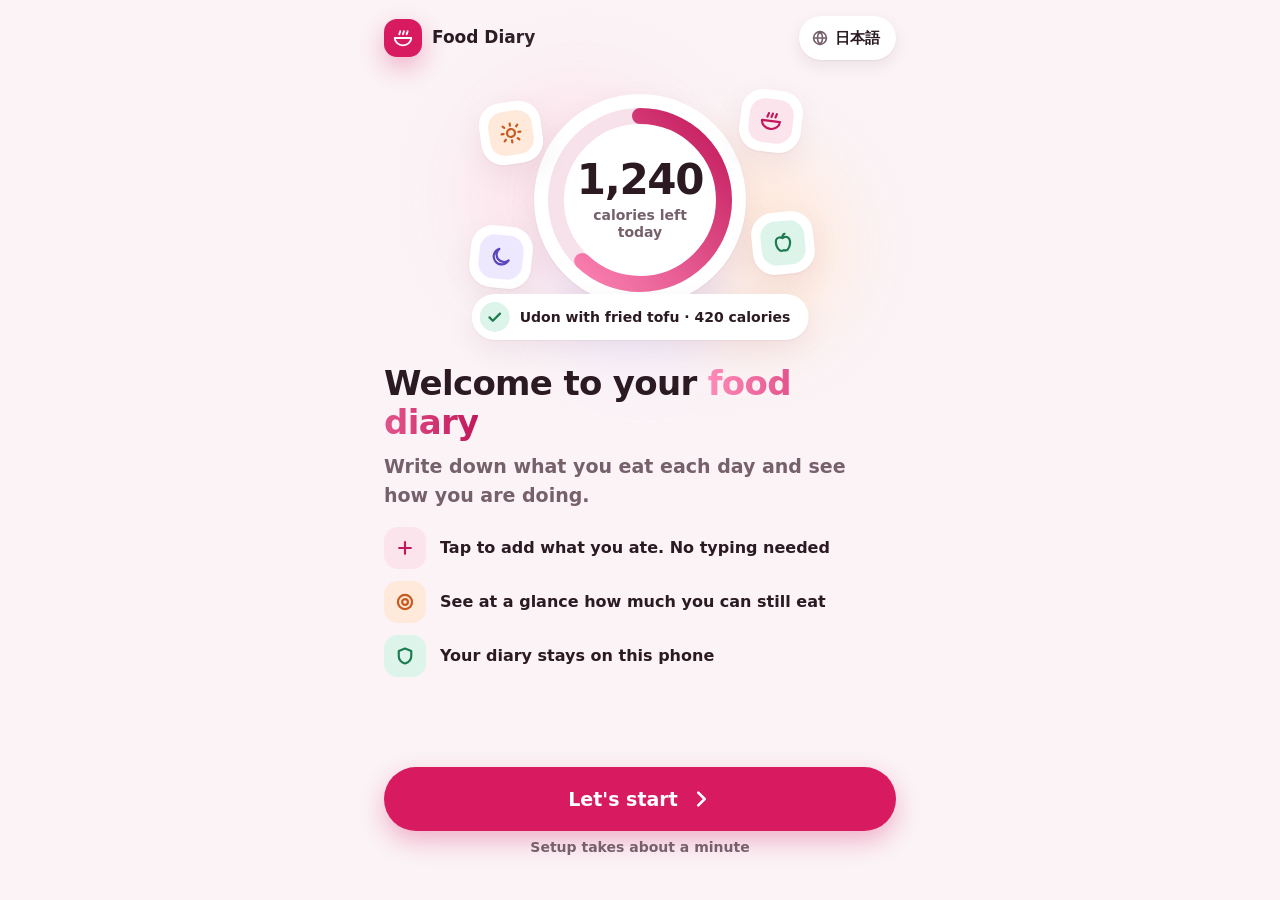
==== commit 01495bc5: "Add an Appearance setting to switch between light and dark - More → Appearance (その他 → 表示モード): Automa" ====
--- a/index.html
+++ b/index.html
@@ -5,8 +5,18 @@
   <meta name="viewport" content="width=device-width, initial-scale=1, viewport-fit=cover">
   <title>食事日記</title>
   <meta name="description" content="かんたんな食事と体重の日記。記録はあなたのスマホの中だけに保存されます。">
-  <meta name="theme-color" content="#fbf3f6" media="(prefers-color-scheme: light)">
-  <meta name="theme-color" content="#140e11" media="(prefers-color-scheme: dark)">
+  <meta name="theme-color" content="#fbf3f6">
+  <script>
+    // Light or dark, decided before anything is drawn so the screen never flashes the wrong colours.
+    // The choice (More → Appearance) is kept in localStorage for this; app.js keeps it in step.
+    (function () {
+      var pref = 'auto';
+      try { pref = localStorage.getItem('theme') || 'auto'; } catch (e) { /* storage blocked: follow the phone */ }
+      var dark = pref === 'dark' || (pref !== 'light' && window.matchMedia('(prefers-color-scheme: dark)').matches);
+      document.documentElement.setAttribute('data-theme', dark ? 'dark' : 'light');
+      document.querySelector('meta[name="theme-color"]').setAttribute('content', dark ? '#140e11' : '#fbf3f6');
+    })();
+  </script>
   <meta name="mobile-web-app-capable" content="yes">
   <meta name="apple-mobile-web-app-capable" content="yes">
   <meta name="apple-mobile-web-app-title" content="食事日記">
--- a/styles.css
+++ b/styles.css
@@ -34,45 +34,51 @@
   --shadow: 0 1px 2px rgba(90, 20, 50, .05), 0 10px 30px rgba(90, 20, 50, .07);
   --shadow-sm: 0 1px 2px rgba(90, 20, 50, .06), 0 6px 16px rgba(90, 20, 50, .08);
   --shadow-accent: 0 10px 24px rgba(216, 27, 96, .30);
-  color-scheme: light dark;
-}
-
-@media (prefers-color-scheme: dark) {
-  :root {
-    --bg: #140e11;
-    --card: #221920;
-    --ink: #f7edf1;
-    --muted: #bda7b2;
-    --faint: #7e6873;
-    --line: #34262e;
-    --fill: #2d2128;
-    --accent: #f27aae;
-    --accent-strong: #ff9cc5;
-    --on-accent: #2b0616;
-    --accent-soft: #4a1d31;
-    --accent-soft-ink: #ffd5e6;
-    --ring-start: #ffa3c9;
-    --ring-end: #e2427f;
-    --ring-track: #3a2731;
-    --warn: #f3b65a;
-    --warn-soft: #3b2a12;
-    --warn-ink: #fbe0b3;
-    --over: #e0a03c;
-    --danger: #ff8a80;
-    --danger-soft: #3d1a17;
-    --danger-ink: #ffd3ce;
-    --ios-blue: #6ea8ff;
-
-    --peach-bg: #3d2619; --peach: #ffb98a;
-    --pink-bg: #43192b; --pink: #ff8ab8;
-    --lavender-bg: #29224a; --lavender: #b9aaff;
-    --mint-bg: #16362a; --mint: #7fd9ae;
-    --amber-bg: #3b2a12; --amber: #f3b65a;
-
-    --shadow: 0 1px 0 rgba(255, 255, 255, .03), 0 10px 28px rgba(0, 0, 0, .35);
-    --shadow-sm: 0 1px 0 rgba(255, 255, 255, .03), 0 6px 16px rgba(0, 0, 0, .3);
-    --shadow-accent: 0 10px 24px rgba(242, 122, 174, .22);
-  }
+  --bg-clear: rgba(251, 243, 246, 0); /* --bg, see-through: for fades over content */
+  --blob-opacity: .9;
+  color-scheme: light;
+}
+
+/* Dark colours. The page is marked data-theme="dark" by the script in index.html
+   (and by app.js when the setting changes): either chosen under More → Appearance,
+   or "Automatic" while the iPhone is in Dark Mode. */
+:root[data-theme="dark"] {
+  --bg: #140e11;
+  --card: #221920;
+  --ink: #f7edf1;
+  --muted: #bda7b2;
+  --faint: #7e6873;
+  --line: #34262e;
+  --fill: #2d2128;
+  --accent: #f27aae;
+  --accent-strong: #ff9cc5;
+  --on-accent: #2b0616;
+  --accent-soft: #4a1d31;
+  --accent-soft-ink: #ffd5e6;
+  --ring-start: #ffa3c9;
+  --ring-end: #e2427f;
+  --ring-track: #3a2731;
+  --warn: #f3b65a;
+  --warn-soft: #3b2a12;
+  --warn-ink: #fbe0b3;
+  --over: #e0a03c;
+  --danger: #ff8a80;
+  --danger-soft: #3d1a17;
+  --danger-ink: #ffd3ce;
+  --ios-blue: #6ea8ff;
+
+  --peach-bg: #3d2619; --peach: #ffb98a;
+  --pink-bg: #43192b; --pink: #ff8ab8;
+  --lavender-bg: #29224a; --lavender: #b9aaff;
+  --mint-bg: #16362a; --mint: #7fd9ae;
+  --amber-bg: #3b2a12; --amber: #f3b65a;
+
+  --shadow: 0 1px 0 rgba(255, 255, 255, .03), 0 10px 28px rgba(0, 0, 0, .35);
+  --shadow-sm: 0 1px 0 rgba(255, 255, 255, .03), 0 6px 16px rgba(0, 0, 0, .3);
+  --shadow-accent: 0 10px 24px rgba(242, 122, 174, .22);
+  --bg-clear: rgba(20, 14, 17, 0);
+  --blob-opacity: .55;
+  color-scheme: dark;
 }
 
 * { box-sizing: border-box; }
@@ -108,13 +114,6 @@
 
 /* ---------- Layout ---------- */
 .screen { padding: 20px 20px 24px; display: flex; flex-direction: column; gap: 18px; }
-.screen.center {
-  min-height: calc(100vh - 40px);
-  min-height: calc(100dvh - 40px);
-  justify-content: center;
-  gap: 24px;
-  padding: 40px 28px;
-}
 .topbar {
   display: flex; align-items: center; justify-content: space-between;
   max-width: 560px; margin: 0 auto;
@@ -340,13 +339,116 @@
 }
 
 /* ---------- Welcome ---------- */
-.app-badge {
-  width: 96px; height: 96px; border-radius: 30px;
+.welcome {
+  min-height: calc(100vh - env(safe-area-inset-top) - env(safe-area-inset-bottom) - 28px);
+  min-height: calc(100dvh - env(safe-area-inset-top) - env(safe-area-inset-bottom) - 28px);
+  display: flex; flex-direction: column; gap: 18px;
+  padding: 12px 24px 0;
+}
+.welcome-top { display: flex; align-items: center; justify-content: space-between; gap: 12px; min-height: 52px; }
+.brand { display: flex; align-items: center; gap: 10px; font-size: 17px; font-weight: 900; }
+.brand-badge {
+  width: 38px; height: 38px; border-radius: 13px;
   background: var(--accent); color: var(--on-accent);
   display: flex; align-items: center; justify-content: center;
   box-shadow: var(--shadow-accent);
 }
-.app-badge .ic { width: 54px; height: 54px; stroke-width: 1.8; }
+.brand-badge .ic { width: 22px; height: 22px; stroke-width: 2; }
+.lang-pill {
+  display: inline-flex; align-items: center; gap: 6px;
+  min-height: 44px; padding: 0 16px 0 12px;
+  border: 0; border-radius: 22px;
+  background: var(--card); color: var(--ink); box-shadow: var(--shadow-sm);
+  font-size: 15px; font-weight: 800;
+}
+.lang-pill .ic { width: 18px; height: 18px; color: var(--muted); }
+
+/* Preview picture: the calorie ring with the four meal icons floating around it. */
+.hero-art {
+  position: relative; height: 270px; margin: -6px -24px 0;
+  overflow-x: hidden; overflow-x: clip; /* soft shapes must not make the page scroll sideways */
+}
+.blob { position: absolute; border-radius: 50%; filter: blur(34px); opacity: var(--blob-opacity); }
+.blob.b1 { width: 230px; height: 230px; background: var(--pink-bg); left: calc(50% - 175px); top: 4px; }
+.blob.b2 { width: 200px; height: 200px; background: var(--peach-bg); left: calc(50% + 5px); top: 70px; }
+.blob.b3 { width: 170px; height: 170px; background: var(--lavender-bg); left: calc(50% - 80px); top: 120px; opacity: .7; }
+.hero-ring {
+  position: absolute; left: 50%; top: 46%;
+  width: 212px; height: 212px; margin: -106px 0 0 -106px;
+  border-radius: 50%; background: var(--card); box-shadow: var(--shadow);
+  display: flex; align-items: center; justify-content: center;
+}
+.hero-ring .ring-num { font-size: 42px; }
+.hero-ring .ring-label { font-size: 14px; }
+.float-tile {
+  position: absolute; width: 62px; height: 62px; border-radius: 22px;
+  background: var(--card); box-shadow: var(--shadow);
+  display: flex; align-items: center; justify-content: center;
+  animation: float 6s ease-in-out infinite;
+}
+.float-tile .tile { width: 44px; height: 44px; border-radius: 15px; }
+.float-tile.f1 { left: calc(50% - 160px); top: 26px; transform: rotate(-8deg); }
+.float-tile.f2 { left: calc(50% + 100px); top: 14px; transform: rotate(7deg); animation-delay: -1.5s; }
+.float-tile.f3 { left: calc(50% - 170px); top: 150px; transform: rotate(6deg); animation-delay: -3s; }
+.float-tile.f4 { left: calc(50% + 112px); top: 136px; transform: rotate(-6deg); animation-delay: -4.5s; }
+.float-chip {
+  position: absolute; left: 50%; bottom: 6px; transform: translateX(-50%);
+  display: inline-flex; align-items: center; gap: 10px;
+  max-width: calc(100% - 48px); padding: 8px 18px 8px 8px; border-radius: 24px;
+  background: var(--card); box-shadow: var(--shadow);
+  font-size: 14px; font-weight: 800; white-space: nowrap; overflow: hidden; text-overflow: ellipsis;
+  animation: chip-in .6s cubic-bezier(.2, .8, .2, 1.2) 1s both;
+}
+.chip-check {
+  width: 30px; height: 30px; flex: none; border-radius: 50%;
+  background: var(--mint-bg); color: var(--mint);
+  display: flex; align-items: center; justify-content: center;
+}
+.chip-check .ic { width: 18px; height: 18px; stroke-width: 3; }
+.welcome .ring-fill { animation: ring-draw 1.4s cubic-bezier(.3, .7, .2, 1) .3s both; }
+
+.welcome-copy { display: flex; flex-direction: column; gap: 10px; animation: rise .6s ease-out .1s both; }
+.welcome h1 { font-size: 34px; font-weight: 900; line-height: 1.15; letter-spacing: -0.02em; }
+.welcome h1 em {
+  font-style: normal;
+  color: var(--accent);
+  background: linear-gradient(90deg, var(--ring-start), var(--ring-end));
+  -webkit-background-clip: text; background-clip: text;
+  -webkit-text-fill-color: transparent;
+}
+
+.features { list-style: none; margin: 0; padding: 0; display: flex; flex-direction: column; gap: 12px; animation: rise .6s ease-out .25s both; }
+.features li { display: flex; align-items: center; gap: 14px; font-size: 16px; font-weight: 800; line-height: 1.35; }
+.features .tile { width: 42px; height: 42px; border-radius: 14px; }
+.features .tile .ic { width: 20px; height: 20px; stroke-width: 2.6; }
+
+.welcome-cta {
+  position: sticky; bottom: 0; margin: auto -24px 0;
+  padding: 18px 24px calc(14px + env(safe-area-inset-bottom));
+  background: linear-gradient(var(--bg-clear), var(--bg) 30%);
+  display: flex; flex-direction: column; gap: 6px;
+  animation: rise .6s ease-out .4s both;
+}
+.welcome-cta .btn-primary .ic { width: 22px; height: 22px; stroke-width: 2.8; }
+.welcome-note { text-align: center; font-size: 14px; font-weight: 700; color: var(--muted); }
+
+/* Shorter phones (e.g. iPhone SE): a smaller picture so the button stays in view. */
+@media (max-height: 720px) {
+  .hero-art { height: 230px; }
+  .hero-ring { transform: scale(.8); }
+  .float-tile.f3 { top: 128px; }
+  .float-tile.f4 { top: 116px; }
+  .welcome { gap: 16px; }
+  .welcome h1 { font-size: 31px; }
+}
+
+@keyframes float { 50% { translate: 0 -9px; } }
+@keyframes ring-draw { from { stroke-dasharray: 0 528; } }
+@keyframes rise { from { opacity: 0; transform: translateY(12px); } }
+@keyframes chip-in { from { opacity: 0; transform: translate(-50%, 14px) scale(.9); } }
+@media (prefers-reduced-motion: reduce) {
+  .welcome *, .welcome *::before { animation: none !important; }
+}
 
 /* ---------- Today ---------- */
 .page-head { display: flex; align-items: flex-end; justify-content: space-between; gap: 12px; }
@@ -473,10 +575,7 @@
 .sticky-foot {
   position: sticky; bottom: 0; z-index: 2;
   margin: 0 -20px -24px; padding: 28px 20px calc(20px + env(safe-area-inset-bottom));
-  background: linear-gradient(rgba(251, 243, 246, 0), var(--bg) 40%);
-}
-@media (prefers-color-scheme: dark) {
-  .sticky-foot { background: linear-gradient(rgba(20, 14, 17, 0), var(--bg) 40%); }
+  background: linear-gradient(var(--bg-clear), var(--bg) 40%);
 }
 
 .food-name {
@@ -492,22 +591,43 @@
 /* ---------- Progress ---------- */
 .eyebrow { font-size: 13px; font-weight: 900; letter-spacing: .06em; text-transform: uppercase; color: var(--muted); }
 .big-sentence { font-size: 21px; font-weight: 900; line-height: 1.35; }
-.day-bar {
-  display: flex; align-items: center; gap: 10px;
-  width: 100%; min-height: 48px; padding: 4px 0;
-  border: 0; background: none; color: var(--ink); text-align: left;
-}
-.day-bar-label { width: 104px; flex: none; font-size: 15px; font-weight: 800; }
-.track { position: relative; flex: 1; height: 24px; border-radius: 12px; background: var(--fill); }
-.fill { display: block; height: 100%; border-radius: 12px; background: linear-gradient(90deg, var(--ring-start), var(--ring-end)); }
-.fill.over { background: var(--over); }
-.goal-mark { position: absolute; top: -4px; bottom: -4px; border-left: 2px dashed var(--muted); }
-.day-bar-value { width: 58px; flex: none; text-align: right; font-size: 15px; font-weight: 800; font-variant-numeric: tabular-nums; }
-.legend { display: flex; flex-direction: column; gap: 6px; font-size: 14px; font-weight: 700; color: var(--muted); margin-top: 4px; }
-.legend span { display: flex; align-items: center; gap: 8px; }
-.swatch { width: 16px; height: 16px; flex: none; border-radius: 6px; background: var(--accent); }
-.swatch.over { background: var(--over); }
-.swatch.goal { width: 10px; margin-left: 6px; border-radius: 0; background: none; border-left: 2px dashed var(--muted); }
+/* Month calendar: rose = within goal (○), amber = over (△), lavender = weight. */
+.cal-card { gap: 14px; padding: 18px 14px; }
+.cal-head { display: flex; align-items: center; justify-content: space-between; gap: 8px; }
+.cal-head .icon-btn { background: var(--fill); box-shadow: none; }
+.cal-title { margin: 0; font-size: 21px; font-weight: 900; text-align: center; }
+.cal-stats { display: grid; grid-template-columns: repeat(2, minmax(0, 1fr)); gap: 8px; }
+.cal-stat { padding: 10px 14px; border-radius: 18px; background: var(--fill); }
+.cal-stat-l { font-size: 13px; font-weight: 800; color: var(--muted); }
+.cal-stat-v { font-size: 19px; font-weight: 900; font-variant-numeric: tabular-nums; }
+.seg.two { grid-template-columns: repeat(2, minmax(0, 1fr)); }
+.cal-grid { display: grid; grid-template-columns: repeat(7, minmax(0, 1fr)); gap: 4px; }
+.cal-dow { padding-bottom: 2px; text-align: center; font-size: 13px; font-weight: 900; color: var(--muted); }
+.cal-day {
+  display: flex; flex-direction: column; align-items: center; gap: 1px;
+  min-width: 0; min-height: 64px; padding: 6px 0 4px;
+  border: 0; border-radius: 14px;
+  background: none; color: var(--ink); line-height: 1.15; overflow: hidden;
+}
+.cal-num { font-size: 14px; font-weight: 800; }
+.cal-mark { font-size: 13px; font-weight: 900; }
+.cal-val { max-width: 100%; font-size: 11px; font-weight: 800; letter-spacing: -0.02em; font-variant-numeric: tabular-nums; }
+.cal-dow.sun, .cal-day.sun .cal-num { color: var(--danger); }
+.cal-dow.sat, .cal-day.sat .cal-num { color: var(--ios-blue); }
+.cal-day.ok { background: var(--accent-soft); color: var(--accent-soft-ink); }
+.cal-day.over { background: var(--warn-soft); color: var(--warn-ink); }
+.cal-day.weighed { background: var(--lavender-bg); color: var(--lavender); }
+.cal-day.is-today { box-shadow: inset 0 0 0 2px var(--accent); }
+.cal-day:disabled { opacity: 1; }
+.cal-day:disabled .cal-num { color: var(--faint); }
+.cal-legend { display: flex; flex-wrap: wrap; gap: 6px 16px; font-size: 14px; font-weight: 700; color: var(--muted); }
+.cal-legend span { display: inline-flex; align-items: center; gap: 6px; }
+.cal-key {
+  width: 24px; height: 24px; border-radius: 8px;
+  display: inline-flex; align-items: center; justify-content: center; font-size: 13px;
+}
+.cal-key.ok { background: var(--accent-soft); color: var(--accent-soft-ink); }
+.cal-key.over { background: var(--warn-soft); color: var(--warn-ink); }
 
 .kv { list-style: none; margin: 0; padding: 0; }
 .kv li { display: flex; justify-content: space-between; gap: 12px; padding: 10px 0; border-bottom: 1px solid var(--line); font-size: 16px; font-weight: 700; }
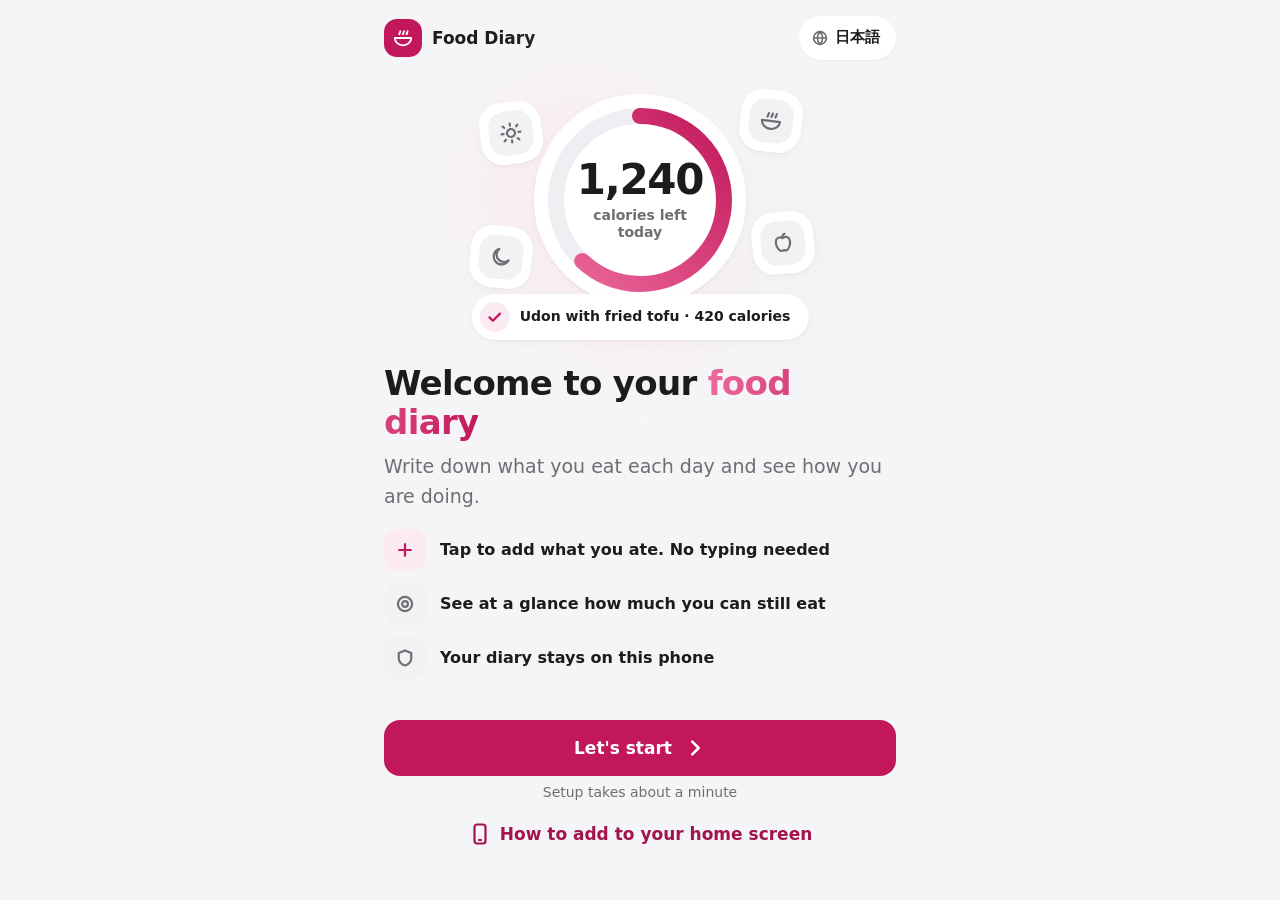
==== commit da097eac: "Steps, calorie balance charts, cleaner design and install guide - Steps: typed in from the phone's h" ====
--- a/index.html
+++ b/index.html
@@ -5,7 +5,7 @@
   <meta name="viewport" content="width=device-width, initial-scale=1, viewport-fit=cover">
   <title>食事日記</title>
   <meta name="description" content="かんたんな食事と体重の日記。記録はあなたのスマホの中だけに保存されます。">
-  <meta name="theme-color" content="#fbf3f6">
+  <meta name="theme-color" content="#f5f5f7">
   <script>
     // Light or dark, decided before anything is drawn so the screen never flashes the wrong colours.
     // The choice (More → Appearance) is kept in localStorage for this; app.js keeps it in step.
@@ -14,7 +14,7 @@
       try { pref = localStorage.getItem('theme') || 'auto'; } catch (e) { /* storage blocked: follow the phone */ }
       var dark = pref === 'dark' || (pref !== 'light' && window.matchMedia('(prefers-color-scheme: dark)').matches);
       document.documentElement.setAttribute('data-theme', dark ? 'dark' : 'light');
-      document.querySelector('meta[name="theme-color"]').setAttribute('content', dark ? '#140e11' : '#fbf3f6');
+      document.querySelector('meta[name="theme-color"]').setAttribute('content', dark ? '#000000' : '#f5f5f7');
     })();
   </script>
   <meta name="mobile-web-app-capable" content="yes">
--- a/styles.css
+++ b/styles.css
@@ -1,95 +1,101 @@
-/* "Soft and calm" design: blush background, white cards with soft shadows,
-   rose accent. "Over goal" uses amber so it never looks like the pink accent. */
+/* Clean design: neutral background, white cards, one subtle shadow, regular-weight text.
+   Colour is used only where it means something:
+   rose = actions and "within goal", amber = "over goal" or a warning,
+   lavender = weight, mint = steps. Everything else is neutral grey. */
 :root {
-  --bg: #fbf3f6;
+  --bg: #f5f5f7;
   --card: #ffffff;
-  --ink: #2b1a22;
-  --muted: #75606b;
-  --faint: #a58e99;
-  --line: #f4e6ec;
-  --fill: #f7e9ef;
-  --accent: #d81b60;
-  --accent-strong: #ad1457;
+  --ink: #1c1c1e;
+  --muted: #6e6e73;
+  --faint: #aeaeb2;
+  --line: #ebebf0;
+  --fill: #f2f2f5;
+  --accent: #c2185b;
+  --accent-strong: #a3134d;
   --on-accent: #ffffff;
-  --accent-soft: #fce4ec;
-  --accent-soft-ink: #a3144f;
-  --ring-start: #ff8ab8;
+  --accent-soft: #fbeaf1;
+  --accent-soft-ink: #9c1149;
+  --ring-start: #ec6a9c;
   --ring-end: #c2185b;
-  --ring-track: #f7e1ea;
-  --warn: #9a5200;
-  --warn-soft: #fff0d6;
-  --warn-ink: #5c3200;
+  --ring-track: #efeff3;
+  --warn: #a15c00;
+  --warn-soft: #fff4e2;
+  --warn-ink: #5c3400;
   --over: #f0a23a;
-  --danger: #b42318;
-  --danger-soft: #fde4e1;
+  --danger: #c62828;
+  --danger-soft: #fdecea;
   --danger-ink: #6b140d;
-  --ios-blue: #1d6ae5;
-
-  --peach-bg: #ffe9da; --peach: #c85a1e;
-  --pink-bg: #fce4ec; --pink: #c2185b;
-  --lavender-bg: #eee8ff; --lavender: #5b47bd;
-  --mint-bg: #ddf4ea; --mint: #1e7a51;
-  --amber-bg: #fff0d6; --amber: #9a5200;
-
-  --shadow: 0 1px 2px rgba(90, 20, 50, .05), 0 10px 30px rgba(90, 20, 50, .07);
-  --shadow-sm: 0 1px 2px rgba(90, 20, 50, .06), 0 6px 16px rgba(90, 20, 50, .08);
-  --shadow-accent: 0 10px 24px rgba(216, 27, 96, .30);
-  --bg-clear: rgba(251, 243, 246, 0); /* --bg, see-through: for fades over content */
-  --blob-opacity: .9;
+  --ios-blue: #0a64d6;
+  --seg: #e6e6eb; /* segmented switch track, and the selected pill on it */
+  --seg-on: #ffffff;
+
+  /* Meaning colours (and soft tints of them) */
+  --lavender-bg: #efedfb; --lavender: #5b47bd;
+  --mint-bg: #e4f5ed; --mint: #1e7a51;
+  --amber-bg: #fff4e2; --amber: #a15c00;
+  /* Kept for the welcome picture's soft background shapes */
+  --pink-bg: #fbeaf1; --peach-bg: #f2f2f5;
+
+  --shadow: 0 1px 2px rgba(0, 0, 0, .04), 0 2px 10px rgba(0, 0, 0, .035);
+  --shadow-sm: 0 1px 2px rgba(0, 0, 0, .05);
+  --shadow-accent: none;
+  --bg-clear: rgba(245, 245, 247, 0); /* --bg, see-through: for fades over content */
+  --blob-opacity: .7;
   color-scheme: light;
 }
 
 /* Dark colours. The page is marked data-theme="dark" by the script in index.html
    (and by app.js when the setting changes): either chosen under More → Appearance,
-   or "Automatic" while the iPhone is in Dark Mode. */
+   or "Automatic" while the iPhone is in Dark Mode. Cards stand out by colour, not shadow. */
 :root[data-theme="dark"] {
-  --bg: #140e11;
-  --card: #221920;
-  --ink: #f7edf1;
-  --muted: #bda7b2;
-  --faint: #7e6873;
-  --line: #34262e;
-  --fill: #2d2128;
-  --accent: #f27aae;
-  --accent-strong: #ff9cc5;
+  --bg: #000000;
+  --card: #1c1c1e;
+  --ink: #f5f5f7;
+  --muted: #98989f;
+  --faint: #636366;
+  --line: #2c2c2e;
+  --fill: #2c2c2e;
+  --accent: #f06292;
+  --accent-strong: #f48fb1;
   --on-accent: #2b0616;
-  --accent-soft: #4a1d31;
-  --accent-soft-ink: #ffd5e6;
-  --ring-start: #ffa3c9;
-  --ring-end: #e2427f;
-  --ring-track: #3a2731;
+  --accent-soft: #3a1b29;
+  --accent-soft-ink: #ffd1e1;
+  --ring-start: #f48fb1;
+  --ring-end: #e04f86;
+  --ring-track: #2c2c2e;
   --warn: #f3b65a;
-  --warn-soft: #3b2a12;
+  --warn-soft: #33260f;
   --warn-ink: #fbe0b3;
   --over: #e0a03c;
-  --danger: #ff8a80;
+  --danger: #ff6b6b;
   --danger-soft: #3d1a17;
   --danger-ink: #ffd3ce;
-  --ios-blue: #6ea8ff;
-
-  --peach-bg: #3d2619; --peach: #ffb98a;
-  --pink-bg: #43192b; --pink: #ff8ab8;
-  --lavender-bg: #29224a; --lavender: #b9aaff;
-  --mint-bg: #16362a; --mint: #7fd9ae;
-  --amber-bg: #3b2a12; --amber: #f3b65a;
-
-  --shadow: 0 1px 0 rgba(255, 255, 255, .03), 0 10px 28px rgba(0, 0, 0, .35);
-  --shadow-sm: 0 1px 0 rgba(255, 255, 255, .03), 0 6px 16px rgba(0, 0, 0, .3);
-  --shadow-accent: 0 10px 24px rgba(242, 122, 174, .22);
-  --bg-clear: rgba(20, 14, 17, 0);
-  --blob-opacity: .55;
+  --ios-blue: #5e9bff;
+  --seg: #1c1c1e;
+  --seg-on: #48484a;
+
+  --lavender-bg: #29254a; --lavender: #b9aaff;
+  --mint-bg: #13312a; --mint: #7fd9ae;
+  --amber-bg: #33260f; --amber: #f3b65a;
+  --pink-bg: #3a1b29; --peach-bg: #2c2c2e;
+
+  --shadow: none;
+  --shadow-sm: none;
+  --shadow-accent: none;
+  --bg-clear: rgba(0, 0, 0, 0);
+  --blob-opacity: .5;
   color-scheme: dark;
 }
 
 * { box-sizing: border-box; }
 html { -webkit-text-size-adjust: 100%; }
 
-/* iPhone's rounded system font for letters and numbers; Japanese falls back to Hiragino. */
+/* iPhone system font for text (Japanese falls back to Hiragino); big numbers use the rounded face. */
 body {
   margin: 0;
   background: var(--bg);
   color: var(--ink);
-  font: 600 18px/1.5 ui-rounded, "SF Pro Rounded", -apple-system, BlinkMacSystemFont, "Hiragino Sans", "Hiragino Kaku Gothic ProN", "Segoe UI", "Yu Gothic UI", Meiryo, system-ui, sans-serif;
+  font: 400 17px/1.55 -apple-system, BlinkMacSystemFont, "Hiragino Sans", "Hiragino Kaku Gothic ProN", "Segoe UI", "Yu Gothic UI", Meiryo, system-ui, sans-serif;
   line-break: strict;
   -webkit-tap-highlight-color: transparent;
   padding: env(safe-area-inset-top) 0 calc(28px + env(safe-area-inset-bottom));
@@ -100,17 +106,25 @@
 
 #app { max-width: 560px; margin: 0 auto; }
 
-h1 { margin: 0; font-size: 28px; line-height: 1.2; font-weight: 800; letter-spacing: -0.01em; }
-h1.xl { font-size: 34px; font-weight: 900; letter-spacing: -0.02em; }
+h1 { margin: 0; font-size: 28px; line-height: 1.2; font-weight: 600; letter-spacing: -0.01em; }
+h1.xl { font-size: 34px; font-weight: 700; letter-spacing: -0.02em; }
 h1:focus { outline: none; }
-h2 { margin: 6px 0 0; font-size: 20px; line-height: 1.3; font-weight: 800; }
+/* Big numbers: the iPhone's rounded face, tabular so the digits line up */
+.ring-num, .big-number, .bal-total, .mini-big, .stat-v, .sum-v {
+  font-family: ui-rounded, "SF Pro Rounded", -apple-system, BlinkMacSystemFont, "Segoe UI", system-ui, sans-serif;
+}
+h2 { margin: 6px 0 0; font-size: 20px; line-height: 1.3; font-weight: 600; }
 p { margin: 0; }
-b { font-weight: 800; }
+b { font-weight: 600; }
 
 .lead { font-size: 19px; }
 .muted { color: var(--muted); }
 .small { font-size: 15px; }
 .d-block { display: block; }
+.center { text-align: center; }
+/* One-line summaries on setup screens */
+.bmi-line { padding: 12px 16px; border-radius: 14px; background: var(--card); font-size: 16px; font-weight: 500; }
+.goal-calc { margin-top: -6px; text-align: center; font-size: 15px; color: var(--muted); font-variant-numeric: tabular-nums; }
 
 /* ---------- Layout ---------- */
 .screen { padding: 20px 20px 24px; display: flex; flex-direction: column; gap: 18px; }
@@ -120,14 +134,14 @@
   padding: 12px 20px 0; min-height: 64px;
 }
 .topbar + .screen { padding-top: 10px; }
-.step { font-size: 15px; font-weight: 700; }
+.step { font-size: 15px; font-weight: 500; }
 .stack { display: flex; flex-direction: column; gap: 12px; }
 .section-head { display: flex; justify-content: space-between; align-items: baseline; gap: 12px; margin-top: 6px; }
 .section-head h2 { margin: 0; }
 
 .card {
   background: var(--card);
-  border-radius: 28px;
+  border-radius: 20px;
   padding: 20px;
   box-shadow: var(--shadow);
   display: flex; flex-direction: column; gap: 10px;
@@ -142,12 +156,12 @@
 .ic.accent { color: var(--accent); }
 
 .tile {
-  width: 48px; height: 48px; flex: none; border-radius: 16px;
-  display: flex; align-items: center; justify-content: center;
-  font-size: 20px; font-weight: 900;
-}
-.t-peach { background: var(--peach-bg); color: var(--peach); }
-.t-pink { background: var(--pink-bg); color: var(--pink); }
+  width: 40px; height: 40px; flex: none; border-radius: 12px;
+  display: flex; align-items: center; justify-content: center;
+  font-size: 20px; font-weight: 700;
+}
+.t-neutral { background: var(--fill); color: var(--muted); }
+.t-accent { background: var(--accent-soft); color: var(--accent); }
 .t-lavender { background: var(--lavender-bg); color: var(--lavender); }
 .t-mint { background: var(--mint-bg); color: var(--mint); }
 .t-amber { background: var(--amber-bg); color: var(--amber); }
@@ -159,11 +173,10 @@
 
 .btn-primary {
   display: flex; align-items: center; justify-content: center; gap: 12px;
-  width: 100%; min-height: 64px; padding: 0 24px;
-  border: 0; border-radius: 32px;
+  width: 100%; min-height: 56px; padding: 0 22px;
+  border: 0; border-radius: 16px;
   background: var(--accent); color: var(--on-accent);
-  font-size: 19px; font-weight: 900; text-align: center;
-  box-shadow: var(--shadow-accent);
+  font-size: 17px; font-weight: 600; text-align: center;
 }
 .btn-primary .plus-dot {
   width: 32px; height: 32px; border-radius: 50%; flex: none;
@@ -174,10 +187,10 @@
 
 .btn-secondary {
   display: flex; align-items: center; justify-content: flex-start; gap: 12px;
-  width: 100%; min-height: 60px; padding: 8px 22px;
-  border: 0; border-radius: 30px;
+  width: 100%; min-height: 54px; padding: 8px 20px;
+  border: 0; border-radius: 14px;
   background: var(--accent-soft); color: var(--accent-soft-ink);
-  font-size: 17px; font-weight: 900; text-align: left;
+  font-size: 16px; font-weight: 600; text-align: left;
 }
 .btn-secondary.center { justify-content: center; text-align: center; }
 
@@ -186,7 +199,7 @@
   display: inline-flex; align-items: center; gap: 8px;
   background: none; border: 0;
   min-height: 48px; padding: 0 4px;
-  color: var(--accent-strong); font-size: 17px; font-weight: 800;
+  color: var(--accent-strong); font-size: 17px; font-weight: 600;
 }
 .btn-text.center { align-self: center; }
 .btn-text.danger { color: var(--danger); }
@@ -196,7 +209,7 @@
   flex: none; min-height: 44px; min-width: 44px; padding: 0 16px;
   border: 0; border-radius: 22px;
   background: var(--fill); color: var(--ink);
-  font-size: 15px; font-weight: 800;
+  font-size: 15px; font-weight: 600;
 }
 .btn-small .ic { width: 18px; height: 18px; }
 .btn-small.wide { width: 100%; min-height: 54px; border-radius: 27px; font-size: 16px; }
@@ -206,7 +219,7 @@
   min-height: 48px; padding: 0 18px 0 12px;
   border: 0; border-radius: 24px;
   background: var(--card); color: var(--ink);
-  font-size: 16px; font-weight: 800;
+  font-size: 16px; font-weight: 600;
   box-shadow: var(--shadow-sm);
 }
 .btn-back .ic { width: 20px; height: 20px; }
@@ -244,16 +257,16 @@
 /* Big tappable cards (choices in setup, portions, activity…) */
 .choice {
   display: flex; align-items: center; justify-content: space-between; gap: 14px;
-  width: 100%; min-height: 72px; padding: 14px 18px;
-  border: 0; border-radius: 24px;
+  width: 100%; min-height: 64px; padding: 12px 16px;
+  border: 0; border-radius: 16px;
   background: var(--card); color: var(--ink);
   box-shadow: var(--shadow-sm);
-  font-size: 18px; text-align: left;
-}
-.choice.on { background: var(--accent-soft); box-shadow: inset 0 0 0 2px var(--accent); }
+  font-size: 17px; text-align: left;
+}
+.choice.on { background: var(--accent-soft); box-shadow: inset 0 0 0 1.5px var(--accent); }
 .choice-text { flex: 1; min-width: 0; overflow-wrap: anywhere; }
-.choice-text b { font-weight: 900; }
-.choice-sub { display: block; margin-top: 2px; color: var(--muted); font-size: 15px; font-weight: 700; }
+.choice-text b { font-weight: 700; }
+.choice-sub { display: block; margin-top: 2px; color: var(--muted); font-size: 15px; font-weight: 500; }
 .choice > .ic:last-child { color: var(--faint); }
 .choice > .ic.accent:last-child { color: var(--accent); }
 
@@ -262,33 +275,33 @@
 .list-row {
   position: relative;
   display: flex; align-items: center; gap: 14px;
-  width: 100%; min-height: 72px; padding: 12px 18px;
+  width: 100%; min-height: 64px; padding: 10px 16px;
   border: 0; background: none; color: var(--ink); text-align: left;
 }
 .list > .list-row + .list-row::before,
 .list > .meal-block + .meal-block::before {
-  content: ''; position: absolute; top: 0; left: 80px; right: 0;
+  content: ''; position: absolute; top: 0; left: 72px; right: 0;
   height: 1px; background: var(--line);
 }
 .list-main { flex: 1; min-width: 0; }
-.list-title { display: block; font-size: 17px; font-weight: 900; overflow-wrap: anywhere; }
-.list-sub { display: block; font-size: 14px; font-weight: 700; color: var(--muted); }
+.list-title { display: block; font-size: 17px; font-weight: 700; overflow-wrap: anywhere; }
+.list-sub { display: block; font-size: 14px; font-weight: 500; color: var(--muted); }
 .list-row > .ic:last-child { color: var(--faint); }
 .list-row > .ic.accent:last-child { color: var(--accent); }
 
 /* ---------- Form fields ---------- */
 .field { display: flex; flex-direction: column; gap: 8px; }
-.label { font-size: 17px; font-weight: 900; }
+.label { font-size: 17px; font-weight: 700; }
 .input {
-  width: 100%; min-height: 58px; padding: 0 20px;
-  border: 0; border-radius: 20px;
+  width: 100%; min-height: 54px; padding: 0 18px;
+  border: 0; border-radius: 14px;
   background: var(--card); color: var(--ink);
   box-shadow: var(--shadow-sm);
   font: inherit; font-size: 18px;
   -webkit-appearance: none; appearance: none;
 }
 .input::placeholder { color: var(--faint); }
-.field-error { color: var(--danger); font-weight: 800; font-size: 16px; }
+.field-error { color: var(--danger); font-weight: 600; font-size: 16px; }
 
 .stepper { display: flex; align-items: center; justify-content: space-between; gap: 8px; }
 .stepper-value { flex: 1; min-width: 0; text-align: center; }
@@ -296,34 +309,32 @@
   width: 100%; padding: 0;
   border: 0; border-bottom: 2px dashed var(--line); border-radius: 0;
   background: transparent; color: var(--ink);
-  font: inherit; font-size: 44px; font-weight: 900; line-height: 1.15; text-align: center;
+  font: inherit; font-size: 44px; font-weight: 700; line-height: 1.15; text-align: center;
   letter-spacing: -0.02em; font-variant-numeric: tabular-nums;
   -webkit-appearance: none; appearance: none;
 }
-.stepper-big { display: grid; grid-template-columns: repeat(2, minmax(0, 1fr)); gap: 10px; margin-top: 8px; }
-.stepper-big .btn-small { min-height: 48px; }
 
 /* ---------- Messages ---------- */
 .notice {
   display: flex; align-items: center; gap: 12px;
-  padding: 12px 12px 12px 18px; border-radius: 22px;
+  padding: 12px 12px 12px 16px; border-radius: 16px;
   background: var(--card); color: var(--ink);
   box-shadow: var(--shadow-sm);
-  font-size: 16px; font-weight: 700; line-height: 1.4;
-}
-.notice > .ic { color: var(--mint); }
+  font-size: 16px; font-weight: 500; line-height: 1.4;
+}
+.notice > .ic { color: var(--accent); }
 .notice.error { background: var(--danger-soft); color: var(--danger-ink); box-shadow: none; }
 .notice-text { flex: 1; min-width: 0; }
 
 .warnbox, .okbox {
   display: flex; flex-direction: column; gap: 8px;
-  padding: 18px 20px; border-radius: 24px;
-  font-size: 16px; font-weight: 700; line-height: 1.45;
+  padding: 16px 18px; border-radius: 16px;
+  font-size: 16px; font-weight: 500; line-height: 1.45;
 }
 .warnbox { background: var(--warn-soft); color: var(--warn-ink); }
-.okbox { background: var(--mint-bg); color: var(--ink); }
+.okbox { background: var(--fill); color: var(--ink); }
 .warnbox .btn-small, .okbox .btn-small { align-self: flex-start; background: rgba(255, 255, 255, .7); color: inherit; }
-.box-title { font-size: 17px; font-weight: 900; }
+.box-title { font-size: 17px; font-weight: 700; }
 
 .past-day { flex-direction: row; align-items: center; justify-content: space-between; gap: 12px; padding: 14px 14px 14px 20px; }
 .past-day .btn-small { background: var(--card); color: var(--accent-strong); min-height: 48px; }
@@ -335,7 +346,7 @@
   display: flex; align-items: center; gap: 12px;
   padding: 14px 14px 14px 18px; border-radius: 22px;
   background: var(--danger-soft); color: var(--danger-ink);
-  font-size: 16px; font-weight: 700; box-shadow: var(--shadow);
+  font-size: 16px; font-weight: 500; box-shadow: var(--shadow);
 }
 
 /* ---------- Welcome ---------- */
@@ -346,7 +357,7 @@
   padding: 12px 24px 0;
 }
 .welcome-top { display: flex; align-items: center; justify-content: space-between; gap: 12px; min-height: 52px; }
-.brand { display: flex; align-items: center; gap: 10px; font-size: 17px; font-weight: 900; }
+.brand { display: flex; align-items: center; gap: 10px; font-size: 17px; font-weight: 700; }
 .brand-badge {
   width: 38px; height: 38px; border-radius: 13px;
   background: var(--accent); color: var(--on-accent);
@@ -359,7 +370,7 @@
   min-height: 44px; padding: 0 16px 0 12px;
   border: 0; border-radius: 22px;
   background: var(--card); color: var(--ink); box-shadow: var(--shadow-sm);
-  font-size: 15px; font-weight: 800;
+  font-size: 15px; font-weight: 600;
 }
 .lang-pill .ic { width: 18px; height: 18px; color: var(--muted); }
 
@@ -370,8 +381,8 @@
 }
 .blob { position: absolute; border-radius: 50%; filter: blur(34px); opacity: var(--blob-opacity); }
 .blob.b1 { width: 230px; height: 230px; background: var(--pink-bg); left: calc(50% - 175px); top: 4px; }
-.blob.b2 { width: 200px; height: 200px; background: var(--peach-bg); left: calc(50% + 5px); top: 70px; }
-.blob.b3 { width: 170px; height: 170px; background: var(--lavender-bg); left: calc(50% - 80px); top: 120px; opacity: .7; }
+.blob.b2 { width: 200px; height: 200px; background: var(--fill); left: calc(50% + 5px); top: 70px; }
+.blob.b3 { width: 170px; height: 170px; background: var(--accent-soft); left: calc(50% - 80px); top: 120px; opacity: .7; }
 .hero-ring {
   position: absolute; left: 50%; top: 46%;
   width: 212px; height: 212px; margin: -106px 0 0 -106px;
@@ -396,19 +407,19 @@
   display: inline-flex; align-items: center; gap: 10px;
   max-width: calc(100% - 48px); padding: 8px 18px 8px 8px; border-radius: 24px;
   background: var(--card); box-shadow: var(--shadow);
-  font-size: 14px; font-weight: 800; white-space: nowrap; overflow: hidden; text-overflow: ellipsis;
+  font-size: 14px; font-weight: 600; white-space: nowrap; overflow: hidden; text-overflow: ellipsis;
   animation: chip-in .6s cubic-bezier(.2, .8, .2, 1.2) 1s both;
 }
 .chip-check {
   width: 30px; height: 30px; flex: none; border-radius: 50%;
-  background: var(--mint-bg); color: var(--mint);
+  background: var(--accent-soft); color: var(--accent);
   display: flex; align-items: center; justify-content: center;
 }
 .chip-check .ic { width: 18px; height: 18px; stroke-width: 3; }
 .welcome .ring-fill { animation: ring-draw 1.4s cubic-bezier(.3, .7, .2, 1) .3s both; }
 
 .welcome-copy { display: flex; flex-direction: column; gap: 10px; animation: rise .6s ease-out .1s both; }
-.welcome h1 { font-size: 34px; font-weight: 900; line-height: 1.15; letter-spacing: -0.02em; }
+.welcome h1 { font-size: 34px; font-weight: 700; line-height: 1.15; letter-spacing: -0.02em; }
 .welcome h1 em {
   font-style: normal;
   color: var(--accent);
@@ -418,7 +429,7 @@
 }
 
 .features { list-style: none; margin: 0; padding: 0; display: flex; flex-direction: column; gap: 12px; animation: rise .6s ease-out .25s both; }
-.features li { display: flex; align-items: center; gap: 14px; font-size: 16px; font-weight: 800; line-height: 1.35; }
+.features li { display: flex; align-items: center; gap: 14px; font-size: 16px; font-weight: 600; line-height: 1.35; }
 .features .tile { width: 42px; height: 42px; border-radius: 14px; }
 .features .tile .ic { width: 20px; height: 20px; stroke-width: 2.6; }
 
@@ -430,7 +441,7 @@
   animation: rise .6s ease-out .4s both;
 }
 .welcome-cta .btn-primary .ic { width: 22px; height: 22px; stroke-width: 2.8; }
-.welcome-note { text-align: center; font-size: 14px; font-weight: 700; color: var(--muted); }
+.welcome-note { text-align: center; font-size: 14px; font-weight: 500; color: var(--muted); }
 
 /* Shorter phones (e.g. iPhone SE): a smaller picture so the button stays in view. */
 @media (max-height: 720px) {
@@ -452,14 +463,14 @@
 
 /* ---------- Today ---------- */
 .page-head { display: flex; align-items: flex-end; justify-content: space-between; gap: 12px; }
-.date-sub { font-size: 15px; font-weight: 800; color: var(--muted); }
+.date-sub { font-size: 15px; font-weight: 600; color: var(--muted); }
 
 .week { display: grid; grid-template-columns: repeat(7, minmax(0, 1fr)); gap: 2px; }
 .week-day {
   display: flex; flex-direction: column; align-items: center; gap: 6px;
   min-height: 72px; padding: 0; border: 0; background: none; color: var(--ink);
 }
-.week-letter { font-size: 13px; font-weight: 800; color: var(--muted); }
+.week-letter { font-size: 13px; font-weight: 600; color: var(--muted); }
 .week-ring {
   width: 42px; height: 42px; border-radius: 50%;
   display: flex; align-items: center; justify-content: center;
@@ -467,11 +478,11 @@
 .week-num {
   width: 34px; height: 34px; border-radius: 50%;
   display: flex; align-items: center; justify-content: center;
-  background: var(--bg); font-size: 15px; font-weight: 800;
-}
-.week-day.is-today .week-letter { color: var(--accent-strong); font-weight: 900; }
-.week-day.is-selected .week-ring { background: var(--accent) !important; box-shadow: var(--shadow-accent); }
-.week-day.is-selected .week-num { background: transparent; color: var(--on-accent); font-weight: 900; }
+  background: var(--bg); font-size: 15px; font-weight: 600;
+}
+.week-day.is-today .week-letter { color: var(--accent-strong); font-weight: 700; }
+.week-day.is-selected .week-ring { background: var(--accent) !important; }
+.week-day.is-selected .week-num { background: transparent; color: var(--on-accent); font-weight: 700; }
 .week-day:disabled { opacity: 1; }
 .week-day:disabled .week-letter, .week-day:disabled .week-num { color: var(--faint); }
 .week-day:disabled .week-ring { background: var(--fill) !important; }
@@ -490,44 +501,51 @@
   display: flex; flex-direction: column; align-items: center; justify-content: center;
   text-align: center;
 }
-.ring-num { font-size: 46px; font-weight: 900; letter-spacing: -0.03em; line-height: 1; font-variant-numeric: tabular-nums; }
+.ring-num { font-size: 46px; font-weight: 700; letter-spacing: -0.03em; line-height: 1; font-variant-numeric: tabular-nums; }
 .ring-num.over { color: var(--warn); }
-.ring-label { margin-top: 6px; font-size: 15px; font-weight: 800; color: var(--muted); max-width: 130px; line-height: 1.25; }
-.over-note { margin-top: -6px; font-size: 15px; font-weight: 700; color: var(--muted); text-align: center; }
+.ring-label { margin-top: 6px; font-size: 15px; font-weight: 600; color: var(--muted); max-width: 130px; line-height: 1.25; }
+.over-note { margin-top: -6px; font-size: 15px; font-weight: 500; color: var(--muted); text-align: center; }
 
 .stats { display: grid; grid-template-columns: repeat(3, minmax(0, 1fr)); width: 100%; text-align: center; }
 .stat + .stat { border-left: 1px solid var(--line); }
-.stat-v { font-size: 20px; font-weight: 900; font-variant-numeric: tabular-nums; }
-.stat-v small { font-size: 14px; font-weight: 800; }
-.stat-l { font-size: 13px; font-weight: 800; color: var(--muted); }
+.stat-v { font-size: 20px; font-weight: 700; font-variant-numeric: tabular-nums; }
+.stat-v small { font-size: 14px; font-weight: 600; }
+.stat-l { font-size: 13px; font-weight: 600; color: var(--muted); }
 
 .meal-block { position: relative; }
-.meal-items { padding: 0 18px 8px 80px; display: flex; flex-direction: column; }
+.meal-items { padding: 0 16px 8px 72px; display: flex; flex-direction: column; }
 .food-item { display: flex; align-items: center; gap: 10px; padding: 8px 0; }
 .food-item + .food-item { border-top: 1px solid var(--line); }
 .food-item-main { flex: 1; min-width: 0; }
-.food-item-name { font-size: 16px; font-weight: 800; overflow-wrap: anywhere; }
-.food-item-sub { font-size: 14px; font-weight: 700; color: var(--muted); }
-.food-item .btn-small { padding: 0 14px; font-size: 14px; }
+.food-item-name { font-size: 16px; font-weight: 600; overflow-wrap: anywhere; }
+.food-item-sub { font-size: 14px; font-weight: 500; color: var(--muted); }
+/* Quiet remove button: a small × instead of a grey pill on every row. Undo is offered after removing. */
+.icon-remove {
+  width: 40px; height: 40px; flex: none; margin-right: -8px;
+  display: flex; align-items: center; justify-content: center;
+  border: 0; border-radius: 50%; background: none; color: var(--faint);
+}
+.icon-remove .ic { width: 20px; height: 20px; stroke-width: 2.4; }
+.icon-remove:active { background: var(--fill); color: var(--ink); }
 
 /* ---------- Adding food ---------- */
-.for-date { margin-top: -10px; font-size: 15px; font-weight: 800; color: var(--muted); }
+.for-date { margin-top: -10px; font-size: 15px; font-weight: 600; color: var(--muted); }
 .seg {
   display: grid; grid-template-columns: repeat(4, minmax(0, 1fr)); gap: 4px;
-  padding: 5px; border-radius: 22px;
-  background: var(--card); box-shadow: var(--shadow-sm);
+  padding: 4px; border-radius: 14px;
+  background: var(--seg);
 }
 .seg button {
-  min-height: 46px; padding: 0 2px; border: 0; border-radius: 18px;
+  min-height: 42px; padding: 0 2px; border: 0; border-radius: 11px;
   background: none; color: var(--muted);
-  font-size: 14px; font-weight: 800; line-height: 1.15;
-}
-.seg button.on { background: var(--accent); color: var(--on-accent); box-shadow: var(--shadow-accent); }
+  font-size: 14px; font-weight: 600; line-height: 1.15;
+}
+.seg button.on { background: var(--seg-on); color: var(--ink); box-shadow: 0 1px 3px rgba(0, 0, 0, .12); }
 
 .search {
   display: flex; align-items: center; gap: 12px;
-  min-height: 58px; padding: 0 18px; border-radius: 20px;
-  background: var(--card); color: var(--muted); box-shadow: var(--shadow-sm);
+  min-height: 50px; padding: 0 16px; border-radius: 14px;
+  background: var(--card); color: var(--muted);
 }
 .search input {
   flex: 1; min-width: 0; min-height: 56px;
@@ -536,7 +554,7 @@
   -webkit-appearance: none; appearance: none;
 }
 .search input::placeholder { color: var(--faint); }
-.search:focus-within { box-shadow: var(--shadow-sm), inset 0 0 0 2px var(--accent); }
+.search:focus-within { box-shadow: inset 0 0 0 1.5px var(--accent); }
 
 .chips {
   display: flex; gap: 8px; overflow-x: auto;
@@ -547,9 +565,8 @@
 .chip {
   flex: none; min-height: 44px; padding: 0 18px;
   border: 0; border-radius: 22px;
-  background: var(--card); color: var(--muted);
-  box-shadow: var(--shadow-sm);
-  font-size: 15px; font-weight: 800; white-space: nowrap;
+  background: var(--card); color: var(--ink);
+  font-size: 15px; font-weight: 500; white-space: nowrap;
 }
 .chip.on { background: var(--ink); color: var(--bg); }
 
@@ -558,12 +575,12 @@
 .fav {
   position: relative;
   display: flex; flex-direction: column; align-items: flex-start; gap: 10px;
-  min-height: 132px; padding: 16px; border: 0; border-radius: 24px;
+  min-height: 120px; padding: 14px; border: 0; border-radius: 18px;
   background: var(--card); color: var(--ink); box-shadow: var(--shadow);
   text-align: left;
 }
-.fav-name { font-size: 16px; font-weight: 900; line-height: 1.25; overflow-wrap: anywhere; }
-.fav-sub { font-size: 14px; font-weight: 700; color: var(--muted); }
+.fav-name { font-size: 16px; font-weight: 700; line-height: 1.25; overflow-wrap: anywhere; }
+.fav-sub { font-size: 14px; font-weight: 500; color: var(--muted); }
 .fav-add {
   position: absolute; top: 14px; right: 14px;
   width: 36px; height: 36px; border-radius: 50%;
@@ -582,45 +599,70 @@
   align-self: flex-start;
   padding: 8px 16px; border-radius: 18px;
   background: var(--accent-soft); color: var(--accent-soft-ink);
-  font-size: 17px; font-weight: 900;
+  font-size: 17px; font-weight: 700;
 }
 .choice.portion { justify-content: flex-start; min-height: 92px; }
 .portion-pic { width: 72px; flex: none; display: flex; align-items: center; justify-content: center; }
 .portion-dot { display: block; border-radius: 50%; background: var(--accent-soft); border: 3px solid var(--accent); }
 
 /* ---------- Progress ---------- */
-.eyebrow { font-size: 13px; font-weight: 900; letter-spacing: .06em; text-transform: uppercase; color: var(--muted); }
-.big-sentence { font-size: 21px; font-weight: 900; line-height: 1.35; }
-/* Month calendar: rose = within goal (○), amber = over (△), lavender = weight. */
-.cal-card { gap: 14px; padding: 18px 14px; }
-.cal-head { display: flex; align-items: center; justify-content: space-between; gap: 8px; }
-.cal-head .icon-btn { background: var(--fill); box-shadow: none; }
-.cal-title { margin: 0; font-size: 21px; font-weight: 900; text-align: center; }
-.cal-stats { display: grid; grid-template-columns: repeat(2, minmax(0, 1fr)); gap: 8px; }
-.cal-stat { padding: 10px 14px; border-radius: 18px; background: var(--fill); }
-.cal-stat-l { font-size: 13px; font-weight: 800; color: var(--muted); }
-.cal-stat-v { font-size: 19px; font-weight: 900; font-variant-numeric: tabular-nums; }
+.eyebrow { font-size: 13px; font-weight: 700; letter-spacing: .06em; text-transform: uppercase; color: var(--muted); }
+.big-sentence { font-size: 21px; font-weight: 700; line-height: 1.35; }
+/* My progress: one period switch, one summary card, then compact weight and steps cards.
+   Calendar: rose = within goal (○), amber = over (△), lavender = weight, mint = steps. */
+.period-nav { display: flex; align-items: center; justify-content: space-between; gap: 8px; margin-top: -4px; }
+.period-title { margin: 0; font-size: 20px; font-weight: 700; text-align: center; }
+
+.sum-card { gap: 14px; padding: 20px 16px 16px; }
+.sum-empty { font-size: 18px; font-weight: 600; color: var(--muted); }
+.sum-tiles { display: grid; grid-template-columns: repeat(3, minmax(0, 1fr)); gap: 8px; }
+.sum-tile { padding: 10px 10px 9px; border-radius: 16px; background: var(--fill); text-align: center; }
+.sum-v { font-size: 18px; font-weight: 700; line-height: 1.25; font-variant-numeric: tabular-nums; white-space: nowrap; }
+.sum-l { font-size: 12px; font-weight: 600; color: var(--muted); }
+
+.mini-card { gap: 6px; padding: 18px 16px 16px; }
+.mini-head { display: flex; justify-content: space-between; align-items: baseline; gap: 12px; }
+.mini-side { font-size: 14px; font-weight: 600; color: var(--muted); text-align: right; }
+.mini-big { font-size: 30px; font-weight: 700; letter-spacing: -0.02em; line-height: 1.15; font-variant-numeric: tabular-nums; }
+.mini-big small { font-size: 16px; font-weight: 600; color: var(--muted); }
+.mini-note { font-size: 15px; font-weight: 600; color: var(--muted); }
+
+/* Explanations and sources, closed by default */
+.info { padding: 0 6px; color: var(--muted); }
+.info summary {
+  display: flex; align-items: center; gap: 8px; min-height: 44px;
+  font-size: 15px; font-weight: 600; cursor: pointer; list-style: none;
+}
+.info summary::-webkit-details-marker { display: none; }
+.info summary::before {
+  content: 'i'; width: 22px; height: 22px; flex: none; border-radius: 50%;
+  display: inline-flex; align-items: center; justify-content: center;
+  border: 2px solid currentColor; font-size: 13px; font-weight: 700; font-style: italic;
+}
+.info-body { display: flex; flex-direction: column; gap: 8px; padding: 2px 0 8px; font-size: 14px; font-weight: 500; line-height: 1.55; }
 .seg.two { grid-template-columns: repeat(2, minmax(0, 1fr)); }
+.seg.three { grid-template-columns: repeat(3, minmax(0, 1fr)); }
 .cal-grid { display: grid; grid-template-columns: repeat(7, minmax(0, 1fr)); gap: 4px; }
-.cal-dow { padding-bottom: 2px; text-align: center; font-size: 13px; font-weight: 900; color: var(--muted); }
+.cal-dow { padding-bottom: 2px; text-align: center; font-size: 13px; font-weight: 700; color: var(--muted); }
 .cal-day {
   display: flex; flex-direction: column; align-items: center; gap: 1px;
   min-width: 0; min-height: 64px; padding: 6px 0 4px;
   border: 0; border-radius: 14px;
   background: none; color: var(--ink); line-height: 1.15; overflow: hidden;
 }
-.cal-num { font-size: 14px; font-weight: 800; }
-.cal-mark { font-size: 13px; font-weight: 900; }
-.cal-val { max-width: 100%; font-size: 11px; font-weight: 800; letter-spacing: -0.02em; font-variant-numeric: tabular-nums; }
+.cal-num { font-size: 14px; font-weight: 600; }
+.cal-mark { font-size: 13px; font-weight: 700; }
+.cal-val { max-width: 100%; font-size: 11px; font-weight: 600; letter-spacing: -0.02em; font-variant-numeric: tabular-nums; }
 .cal-dow.sun, .cal-day.sun .cal-num { color: var(--danger); }
 .cal-dow.sat, .cal-day.sat .cal-num { color: var(--ios-blue); }
 .cal-day.ok { background: var(--accent-soft); color: var(--accent-soft-ink); }
 .cal-day.over { background: var(--warn-soft); color: var(--warn-ink); }
 .cal-day.weighed { background: var(--lavender-bg); color: var(--lavender); }
+.cal-day.stepped { background: var(--mint-bg); color: var(--mint); }
 .cal-day.is-today { box-shadow: inset 0 0 0 2px var(--accent); }
 .cal-day:disabled { opacity: 1; }
 .cal-day:disabled .cal-num { color: var(--faint); }
-.cal-legend { display: flex; flex-wrap: wrap; gap: 6px 16px; font-size: 14px; font-weight: 700; color: var(--muted); }
+.cal-legend { display: flex; flex-wrap: wrap; gap: 6px 16px; font-size: 14px; font-weight: 500; color: var(--muted); }
 .cal-legend span { display: inline-flex; align-items: center; gap: 6px; }
 .cal-key {
   width: 24px; height: 24px; border-radius: 8px;
@@ -629,8 +671,42 @@
 .cal-key.ok { background: var(--accent-soft); color: var(--accent-soft-ink); }
 .cal-key.over { background: var(--warn-soft); color: var(--warn-ink); }
 
+/* Calorie balance card and charts (SVG, coloured from the theme).
+   Bars use the calendar's colours: rose = within goal (○), amber = over (△).
+   Solid line = goal, dashed = keeps your weight, dotted = step target. Chart text is ≥13px. */
+.bal-label { margin-bottom: -10px; font-size: 15px; font-weight: 600; color: var(--muted); }
+.bal-total { font-size: 30px; font-weight: 700; letter-spacing: -0.02em; line-height: 1.2; font-variant-numeric: tabular-nums; }
+.bal-total.under { color: var(--accent-strong); }
+.bal-total.over { color: var(--warn); }
+.bal-sub { font-size: 16px; font-weight: 600; color: var(--ink); }
+.chart { display: block; width: 100%; height: auto; overflow: visible; }
+.chart-label { fill: var(--muted); font-size: 14px; font-weight: 600; }
+.chart-value {
+  fill: var(--ink); font-size: 13px; font-weight: 700; letter-spacing: -0.02em;
+  paint-order: stroke; stroke: var(--card); stroke-width: 4px; stroke-linejoin: round; /* readable over lines */
+}
+.chart-value.small { font-size: 12.5px; }
+.chart-empty { fill: var(--faint); font-size: 14px; font-weight: 600; }
+.chart-base { stroke: var(--line); stroke-width: 2; }
+.chart-grid { stroke: var(--line); stroke-width: 1.5; }
+.chart-bar.ok { fill: var(--accent); }
+.chart-bar.over { fill: var(--over); }
+.chart-bar.steps { fill: var(--mint-bg); stroke: var(--mint); stroke-width: 1.5; }
+.chart-bar.steps.met { fill: var(--mint); }
+.chart-goal { stroke: var(--accent-strong); stroke-width: 2.5; }
+.chart-keep { stroke: var(--muted); stroke-width: 2; stroke-dasharray: 7 5; }
+.chart-target { stroke: var(--muted); stroke-width: 2; stroke-dasharray: 2 5; stroke-linecap: round; }
+.chart-trend { stroke: var(--lavender); stroke-width: 3.5; stroke-linecap: round; }
+.chart-dot { fill: var(--lavender); stroke: var(--card); stroke-width: 2; }
+.chart-hit { fill: transparent; }
+.chart-line-label { font-size: 13px; font-weight: 700; }
+.chart-line-label.goal { fill: var(--accent-strong); }
+.chart-line-label.keep { fill: var(--muted); }
+.chart-col { cursor: pointer; }
+.chart-col:focus { outline: none; }
+
 .kv { list-style: none; margin: 0; padding: 0; }
-.kv li { display: flex; justify-content: space-between; gap: 12px; padding: 10px 0; border-bottom: 1px solid var(--line); font-size: 16px; font-weight: 700; }
+.kv li { display: flex; justify-content: space-between; gap: 12px; padding: 10px 0; border-bottom: 1px solid var(--line); font-size: 16px; font-weight: 500; }
 .kv li:last-child { border-bottom: 0; }
 .kv li span:last-child { color: var(--muted); text-align: right; }
 
@@ -640,7 +716,7 @@
   width: 40px; height: 40px; flex: none; border-radius: 50%;
   background: var(--accent); color: var(--on-accent);
   display: flex; align-items: center; justify-content: center;
-  font-size: 18px; font-weight: 900;
+  font-size: 18px; font-weight: 700;
 }
 .share-pic {
   width: 56px; height: 56px; border-radius: 16px;
@@ -648,6 +724,7 @@
   display: flex; align-items: center; justify-content: center;
 }
 .share-pic .ic { width: 30px; height: 30px; stroke-width: 2; }
+.share-pic.android { color: var(--ink); } /* Chrome's ⋮ menu */
 
 /* ---------- Floating tab bar ---------- */
 .tabbar {
@@ -660,27 +737,28 @@
   background: color-mix(in srgb, var(--card) 90%, transparent);
   -webkit-backdrop-filter: blur(20px) saturate(1.4);
   backdrop-filter: blur(20px) saturate(1.4);
-  box-shadow: 0 1px 2px rgba(90, 20, 50, .06), 0 12px 32px rgba(90, 20, 50, .16);
+  box-shadow: 0 1px 2px rgba(0, 0, 0, .05), 0 8px 24px rgba(0, 0, 0, .10);
+  border: 0.5px solid var(--line);
 }
 .tabbar button {
   display: flex; flex-direction: column; align-items: center; justify-content: center; gap: 3px;
   min-height: 60px; border: 0; border-radius: 24px;
   background: none; color: var(--muted);
-  font-size: 13px; font-weight: 800; line-height: 1.2;
-}
-.tabbar button.on { color: var(--accent-strong); background: var(--accent-soft); }
+  font-size: 13px; font-weight: 600; line-height: 1.2;
+}
+.tabbar button.on { color: var(--accent); background: none; }
 .tabbar .ic { width: 24px; height: 24px; }
 
 /* ---------- Dialogs ---------- */
 dialog {
   width: calc(100% - 32px); max-width: 400px;
-  border: 0; border-radius: 30px; padding: 26px 22px 22px;
+  border: 0; border-radius: 22px; padding: 24px 20px 20px;
   background: var(--card); color: var(--ink);
-  box-shadow: 0 24px 60px rgba(40, 10, 25, .3);
-}
-dialog::backdrop { background: rgba(30, 10, 20, .45); -webkit-backdrop-filter: blur(3px); backdrop-filter: blur(3px); }
+  box-shadow: 0 20px 50px rgba(0, 0, 0, .25);
+}
+dialog::backdrop { background: rgba(0, 0, 0, .4); -webkit-backdrop-filter: blur(3px); backdrop-filter: blur(3px); }
 dialog h2 { margin: 0 0 10px; font-size: 21px; }
-dialog p { margin: 0 0 10px; white-space: pre-line; color: var(--muted); font-weight: 700; }
+dialog p { margin: 0 0 10px; white-space: pre-line; color: var(--muted); font-weight: 500; }
 .dialog-actions { display: flex; flex-direction: column; gap: 10px; margin-top: 18px; }
 
 .visually-hidden {
